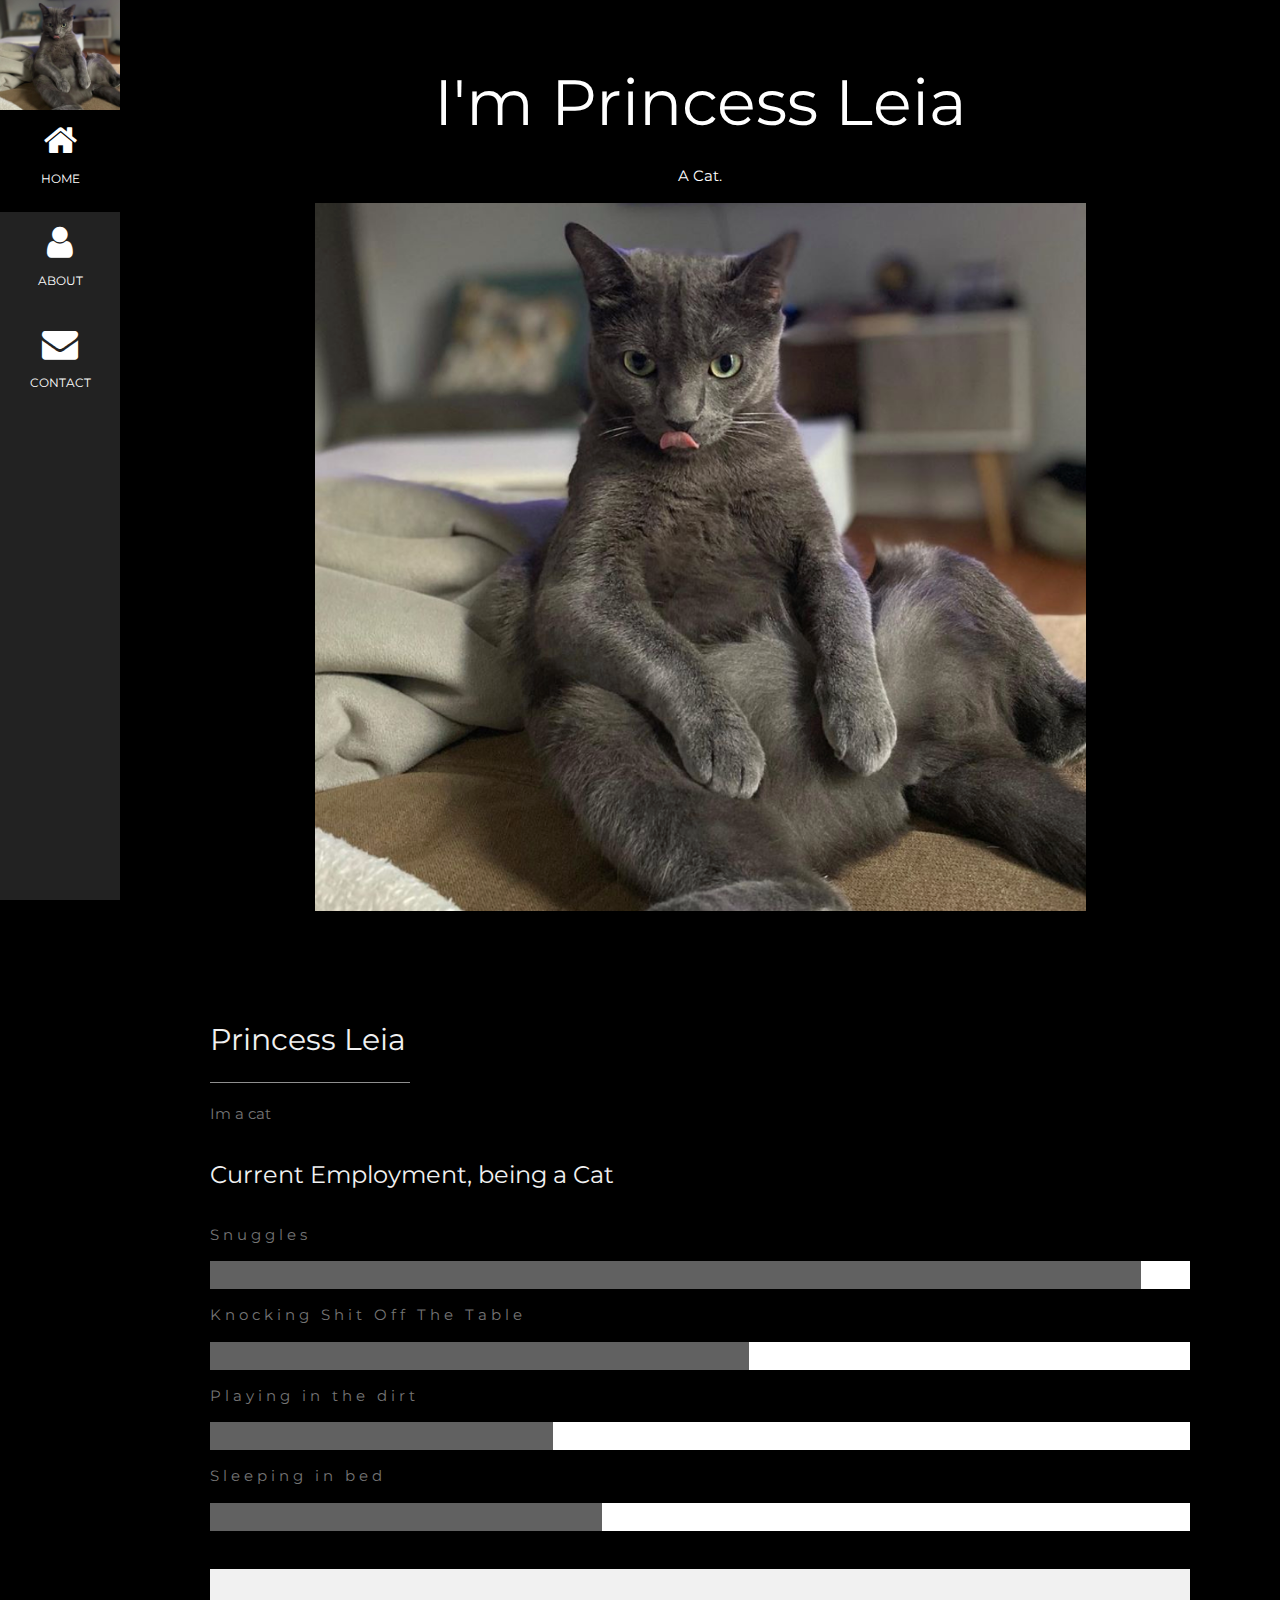
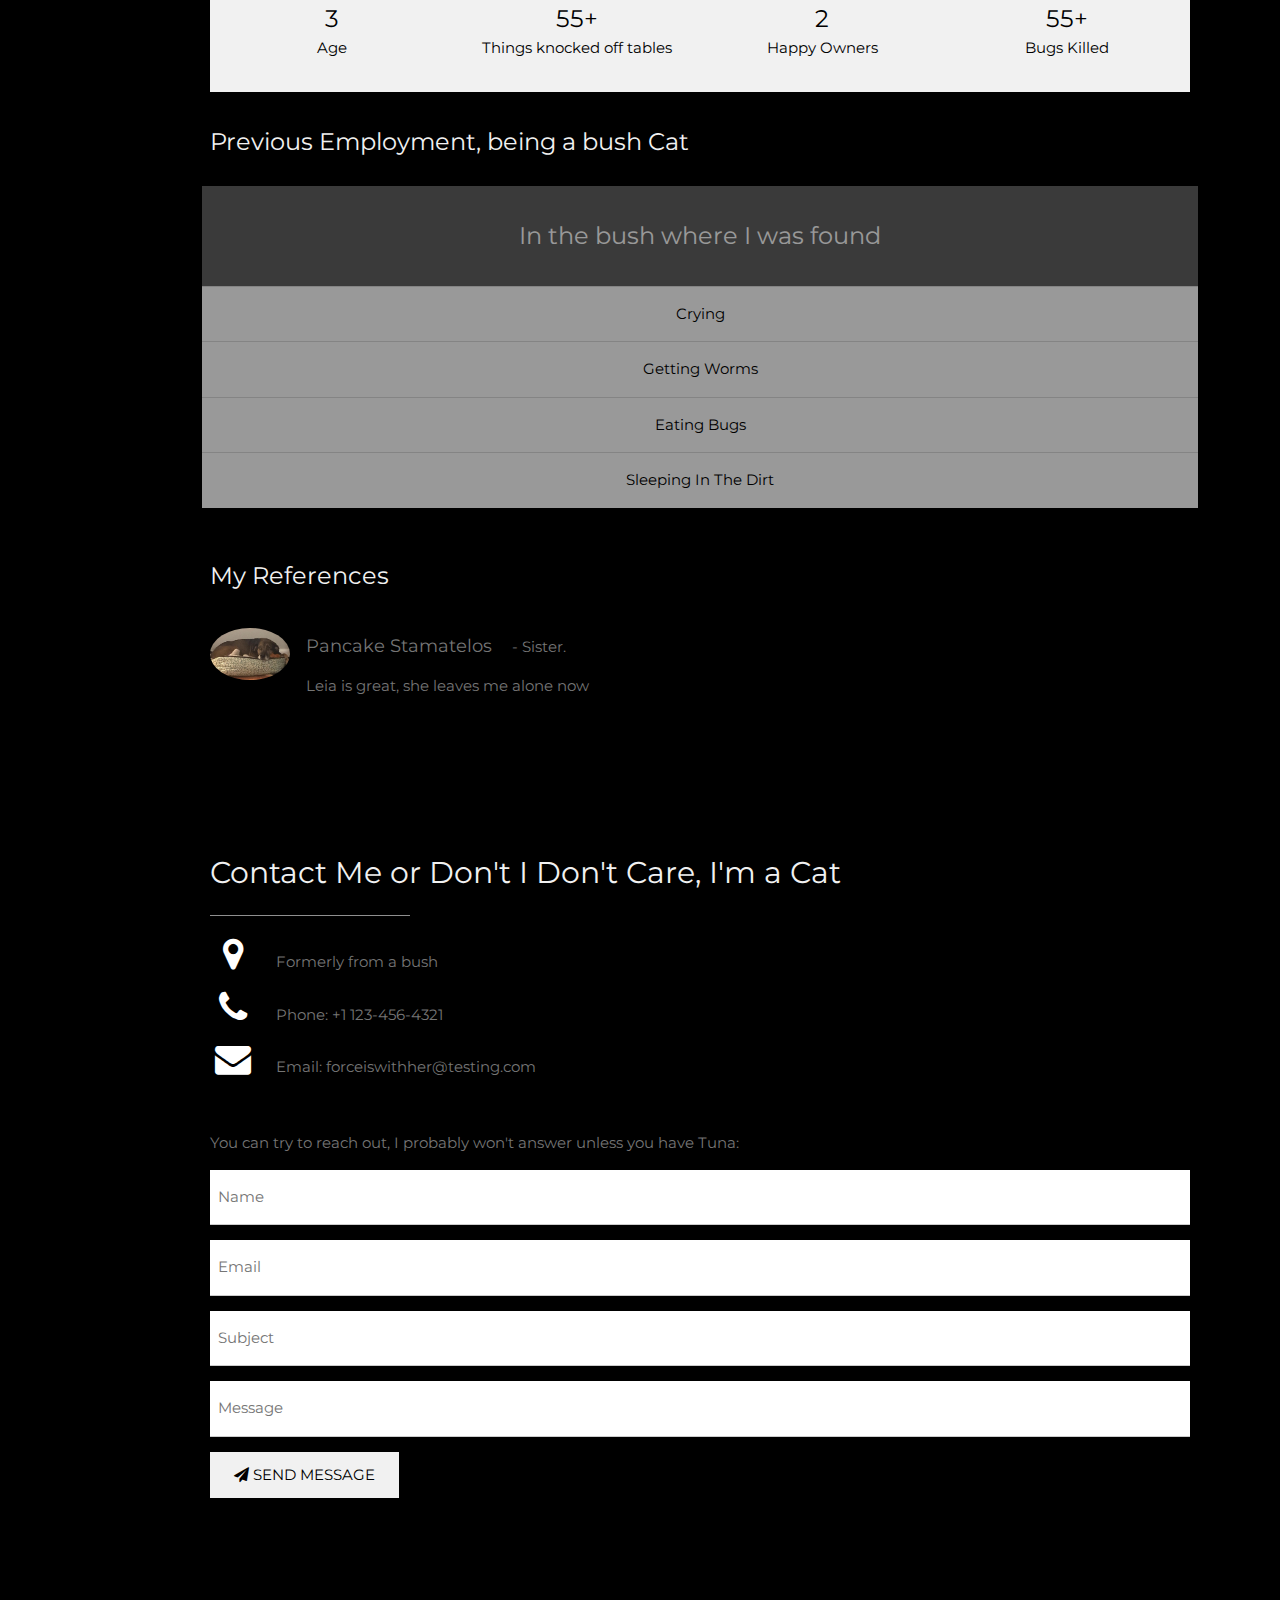
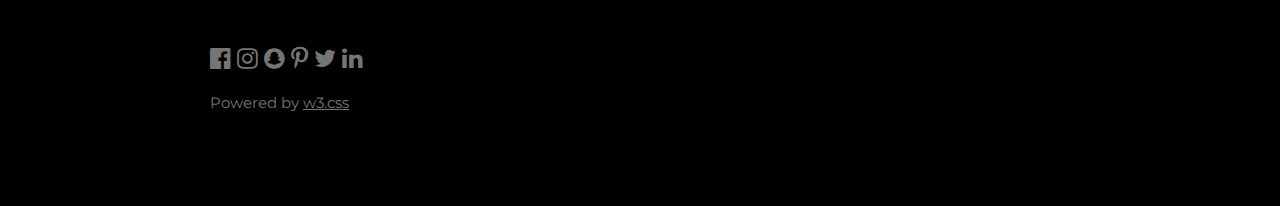
==== index.html @ 55cc6b95 "update to new phone number" ====
<!DOCTYPE html>
<html>
<title>Leia Resume</title>
<meta charset="UTF-8">
<meta name="viewport" content="width=device-width, initial-scale=1">
<link rel="stylesheet" href="https://www.w3schools.com/w3css/4/w3.css">
<link rel="stylesheet" href="https://fonts.googleapis.com/css?family=Montserrat">
<link rel="stylesheet" href="https://cdnjs.cloudflare.com/ajax/libs/font-awesome/4.7.0/css/font-awesome.min.css">
<link rel="stylesheet" type="text/css" href="./resources/styles.css">


<body class="w3-black">

    <!-- Icon Bar (Sidebar - hidden on small screens) -->
    <nav class="w3-sidebar w3-bar-block w3-small w3-hide-small w3-center">
        <!-- Avatar image in top left corner -->
        <img src="./resources/images/leia.belly.png" style="width:100%">
        <a href="#" class="w3-bar-item w3-button w3-padding-large w3-black">
            <i class="fa fa-home w3-xxlarge"></i>
            <p>HOME</p>
        </a>
        <a href="#about" class="w3-bar-item w3-button w3-padding-large w3-hover-black">
            <i class="fa fa-user w3-xxlarge"></i>
            <p>ABOUT</p>
        </a>
        <a href="#contact" class="w3-bar-item w3-button w3-padding-large w3-hover-black">
            <i class="fa fa-envelope w3-xxlarge"></i>
            <p>CONTACT</p>
        </a>
    </nav>

    <!-- Navbar on small screens (Hidden on medium and large screens) -->
    <div class="w3-top w3-hide-large w3-hide-medium" id="myNavbar">
        <div class="w3-bar w3-black w3-opacity w3-hover-opacity-off w3-center w3-small">
            <a href="#" class="w3-bar-item w3-button" style="width:25% !important">HOME</a>
            <a href="#about" class="w3-bar-item w3-button" style="width:25% !important">ABOUT</a>
            <a href="#contact" class="w3-bar-item w3-button" style="width:25% !important">CONTACT</a>
        </div>
    </div>

    <!-- Page Content -->
    <div class="w3-padding-large" id="main">
        <!-- Header/Home -->
        <header class="w3-container w3-padding-32 w3-center w3-black" id="home">
            <h1 class="w3-jumbo"><span class="w3-hide-small">I'm</span> Princess Leia</h1>
            <p>A Cat.</p>
            <img src="./resources/images/leia.belly.png" alt="boy" class="w3-image" width="771" height="654">
        </header>

        <!-- About Section -->
        <div class="w3-content w3-justify w3-text-grey w3-padding-64" id="about">
            <h2 class="w3-text-light-grey">Princess Leia</h2>
            <hr style="width:200px" class="w3-opacity">
            <p>
                Im a cat
            </p>
            <h3 class="w3-padding-16 w3-text-light-grey">Current Employment, being a Cat</h3>
            <p class="w3-wide">Snuggles</p>
            <div class="w3-white">
                <div class="w3-dark-grey" style="height:28px;width:95%"></div>
            </div>
            <p class="w3-wide">Knocking Shit Off The Table</p>
            <div class="w3-white">
                <div class="w3-dark-grey" style="height:28px;width:55%"></div>
            </div>
            <p class="w3-wide">Playing in the dirt</p>
            <div class="w3-white">
                <div class="w3-dark-grey" style="height:28px;width:35%"></div>
            </div>
            <p class="w3-wide">Sleeping in bed</p>
            <div class="w3-white">
                <div class="w3-dark-grey" style="height:28px;width:40%"></div>
            </div><br>

            <div class="w3-row w3-center w3-padding-16 w3-section w3-light-grey">
                <div class="w3-quarter w3-section">
                    <span class="w3-xlarge">3</span><br>
                    Age
                </div>
                <div class="w3-quarter w3-section">
                    <span class="w3-xlarge">55+</span><br>
                    Things knocked off tables
                </div>
                <div class="w3-quarter w3-section">
                    <span class="w3-xlarge">2</span><br>
                    Happy Owners
                </div>
                <div class="w3-quarter w3-section">
                    <span class="w3-xlarge">55+</span><br>
                    Bugs Killed
                </div>
            </div>


            <!-- Grid for pricing tables -->
            <h3 class="w3-padding-16 w3-text-light-grey">Previous Employment, being a bush Cat</h3>
            <div class="w3-row-padding" style="margin:0 -16px">
                <div class="w3-full w3-margin-bottom">
                    <ul class="w3-ul w3-white w3-center w3-opacity w3-hover-opacity-off">
                        <li class="w3-dark-grey w3-xlarge w3-padding-32">In the bush where I was found</li>
                        <li class="w3-padding-16">Crying</li>
                        <li class="w3-padding-16">Getting Worms</li>
                        <li class="w3-padding-16">Eating Bugs</li>
                        <li class="w3-padding-16">Sleeping In The Dirt</li>
                    </ul>
                </div>
                <!-- End Grid/Pricing tables -->
            </div>

            <!-- Testimonials -->
            <h3 class="w3-padding-24 w3-text-light-grey">My References</h3>

            <img src="./resources/images/pancake.one.png" alt="Avatar" class="w3-left w3-circle w3-margin-right"
                style="width:80px">
            <p><span class="w3-large w3-margin-right">Pancake Stamatelos</span> -  Sister.</p>
            <p>Leia is great, she leaves me alone now</p>
            <!-- End About Section -->
        </div>

        <!-- Contact Section -->
        <div class="w3-padding-64 w3-content w3-text-grey" id="contact">
            <h2 class="w3-text-light-grey">Contact Me or Don't I Don't Care, I'm a Cat</h2>
            <hr style="width:200px" class="w3-opacity">

            <div class="w3-section">
                <p><i class="fa fa-map-marker fa-fw w3-text-white w3-xxlarge w3-margin-right"></i> Formerly from a bush</p>
                <p><i class="fa fa-phone fa-fw w3-text-white w3-xxlarge w3-margin-right"></i> Phone: +1 123-456-4321</p>
                <p><i class="fa fa-envelope fa-fw w3-text-white w3-xxlarge w3-margin-right"> </i> Email: forceiswithher@testing.com
                </p>
            </div><br>
            <p>You can try to reach out, I probably won't answer unless you have Tuna:</p>

            <form action="/action_page.php" target="_blank">
                <p><input class="w3-input w3-padding-16" type="text" placeholder="Name" required name="Name"></p>
                <p><input class="w3-input w3-padding-16" type="text" placeholder="Email" required name="Email"></p>
                <p><input class="w3-input w3-padding-16" type="text" placeholder="Subject" required name="Subject"></p>
                <p><input class="w3-input w3-padding-16" type="text" placeholder="Message" required name="Message"></p>
                <p>
                    <button class="w3-button w3-light-grey w3-padding-large" type="submit">
                        <i class="fa fa-paper-plane"></i> SEND MESSAGE
                    </button>
                </p>
            </form>
            <!-- End Contact Section -->
        </div>

        <!-- Footer -->
        <footer class="w3-content w3-padding-64 w3-text-grey w3-xlarge">
            <i class="fa fa-facebook-official w3-hover-opacity"></i>
            <i class="fa fa-instagram w3-hover-opacity"></i>
            <i class="fa fa-snapchat w3-hover-opacity"></i>
            <i class="fa fa-pinterest-p w3-hover-opacity"></i>
            <i class="fa fa-twitter w3-hover-opacity"></i>
            <i class="fa fa-linkedin w3-hover-opacity"></i>
            <p class="w3-medium">Powered by <a href="https://www.w3schools.com/w3css/default.asp" target="_blank"
                    class="w3-hover-text-green">w3.css</a></p>
            <!-- End footer -->
        </footer>

        <!-- END PAGE CONTENT -->
    </div>

</body>

</html>
---- resources/styles.css ----
body,
h1,
h2,
h3,
h4,
h5,
h6 {
    font-family: "Montserrat", sans-serif
}

.w3-row-padding img {
    margin-bottom: 12px
}

/* Set the width of the sidebar to 120px */
.w3-sidebar {
    width: 120px;
    background: #222;
}

/* Add a left margin to the "page content" that matches the width of the sidebar (120px) */
#main {
    margin-left: 120px
}

/* Remove margins from "page content" on small screens */
@media only screen and (max-width: 600px) {
    #main {
        margin-left: 0
    }
}
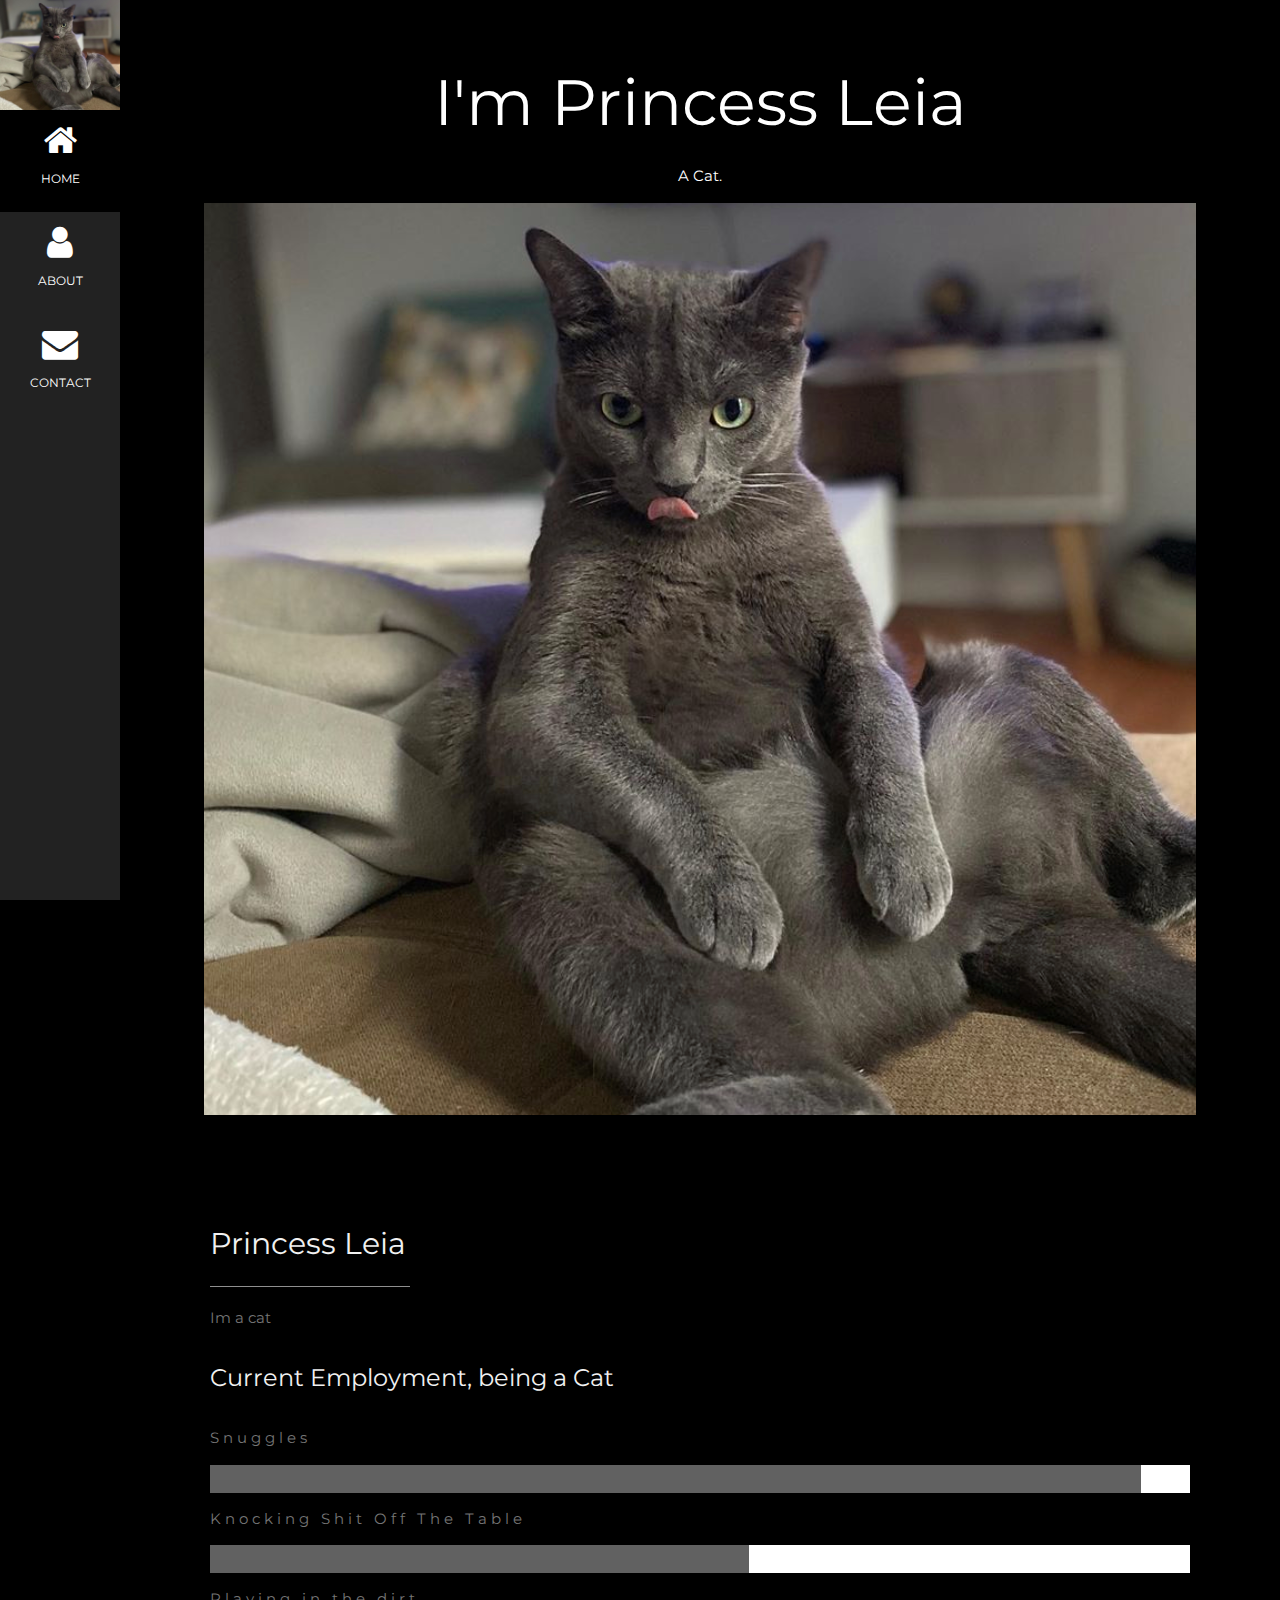
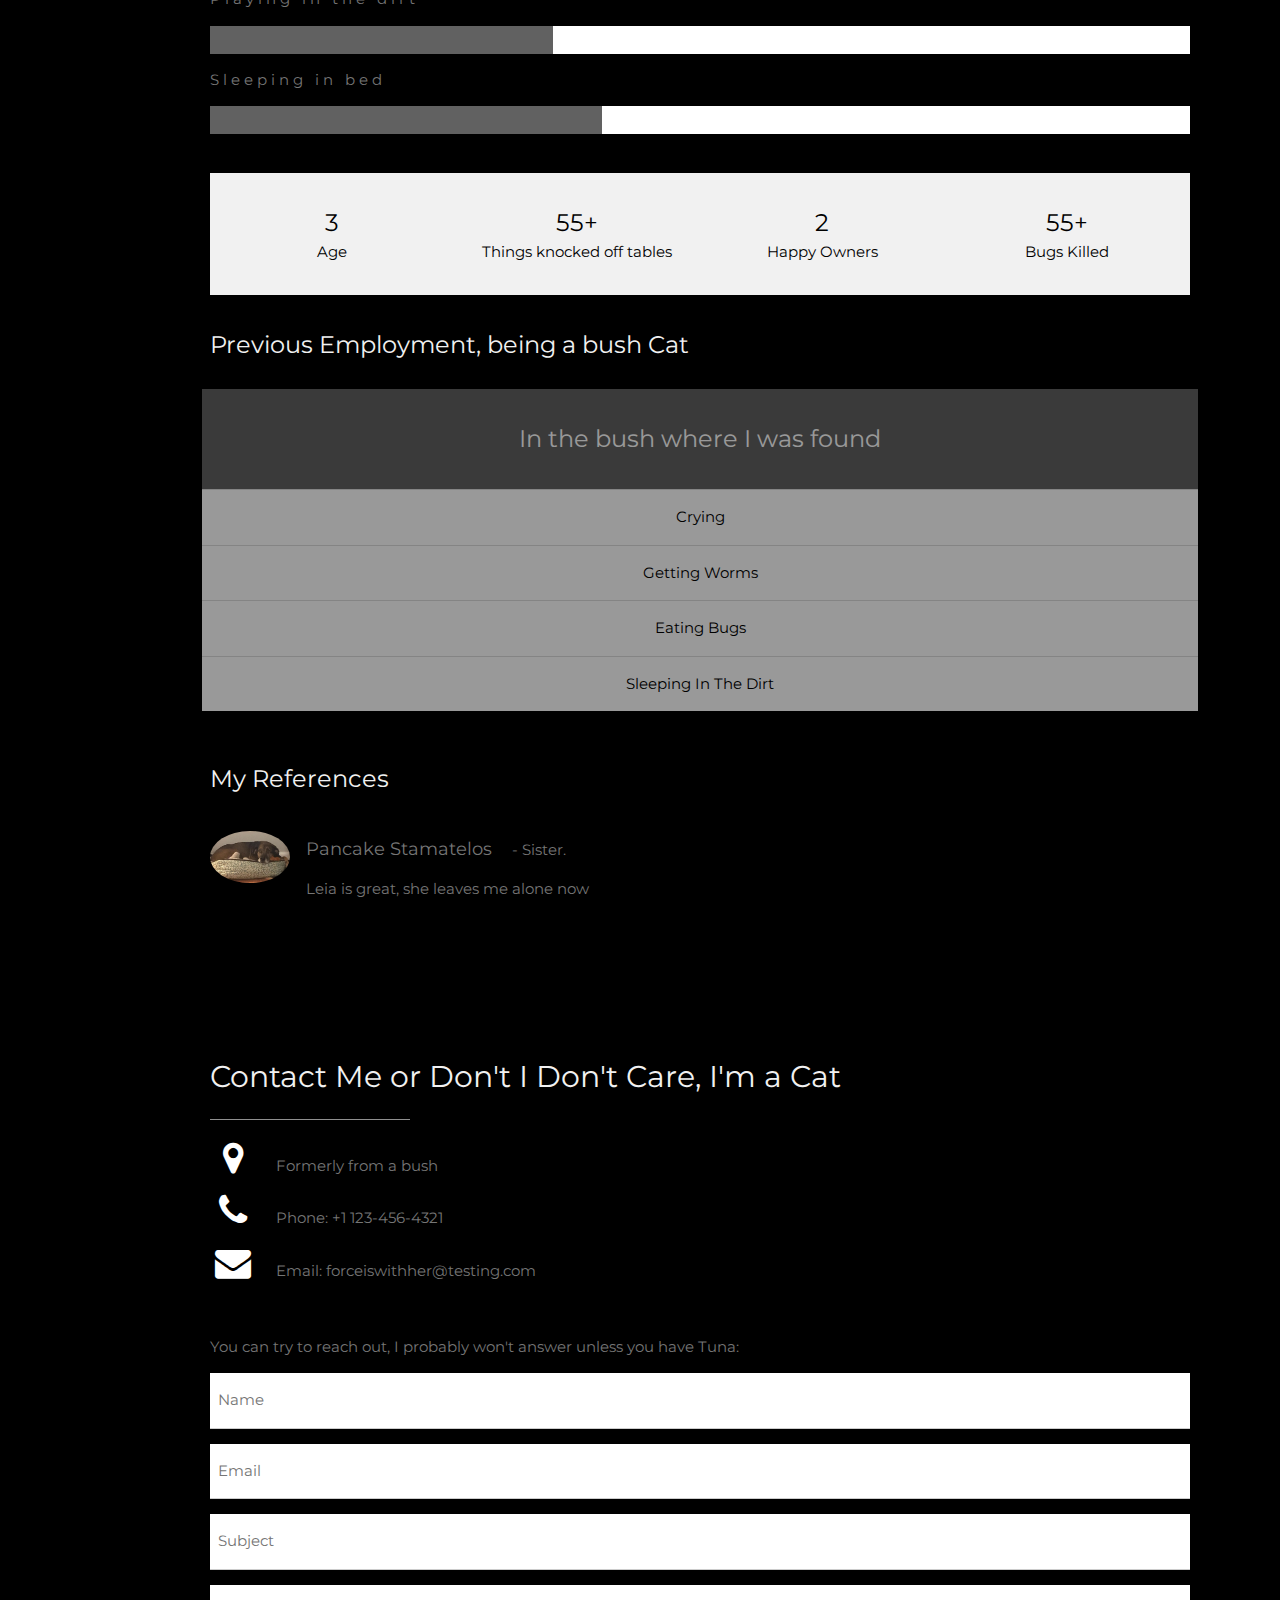
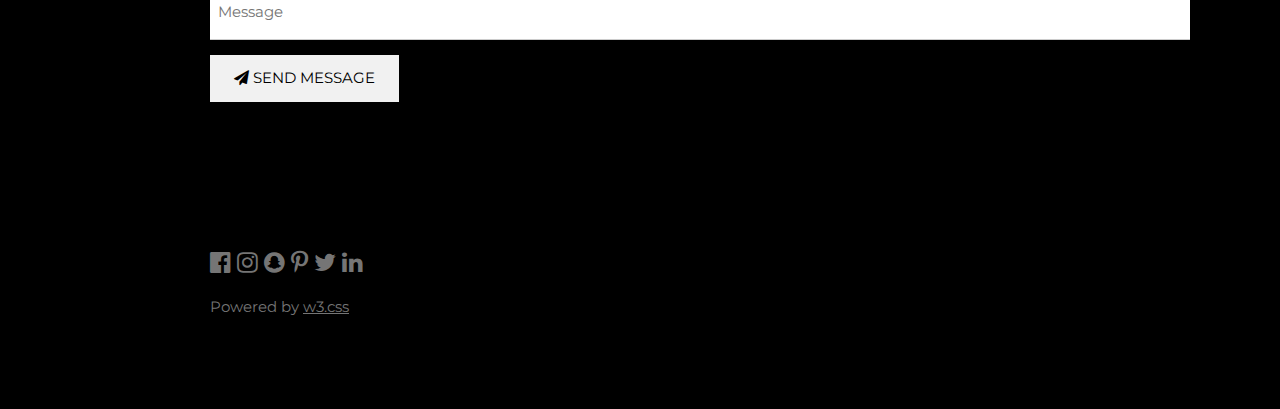
==== commit 2c168eef: "Revert "Fix/image size (#13)"" ====
--- a/index.html
+++ b/index.html
@@ -44,7 +44,7 @@
         <header class="w3-container w3-padding-32 w3-center w3-black" id="home">
             <h1 class="w3-jumbo"><span class="w3-hide-small">I'm</span> Princess Leia</h1>
             <p>A Cat.</p>
-            <img src="./resources/images/leia.belly.png" alt="boy" class="w3-image" width="771" height="654">
+            <img src="./resources/images/leia.belly.png" alt="boy" class="w3-image" width="992" height="1108">
         </header>
 
         <!-- About Section -->
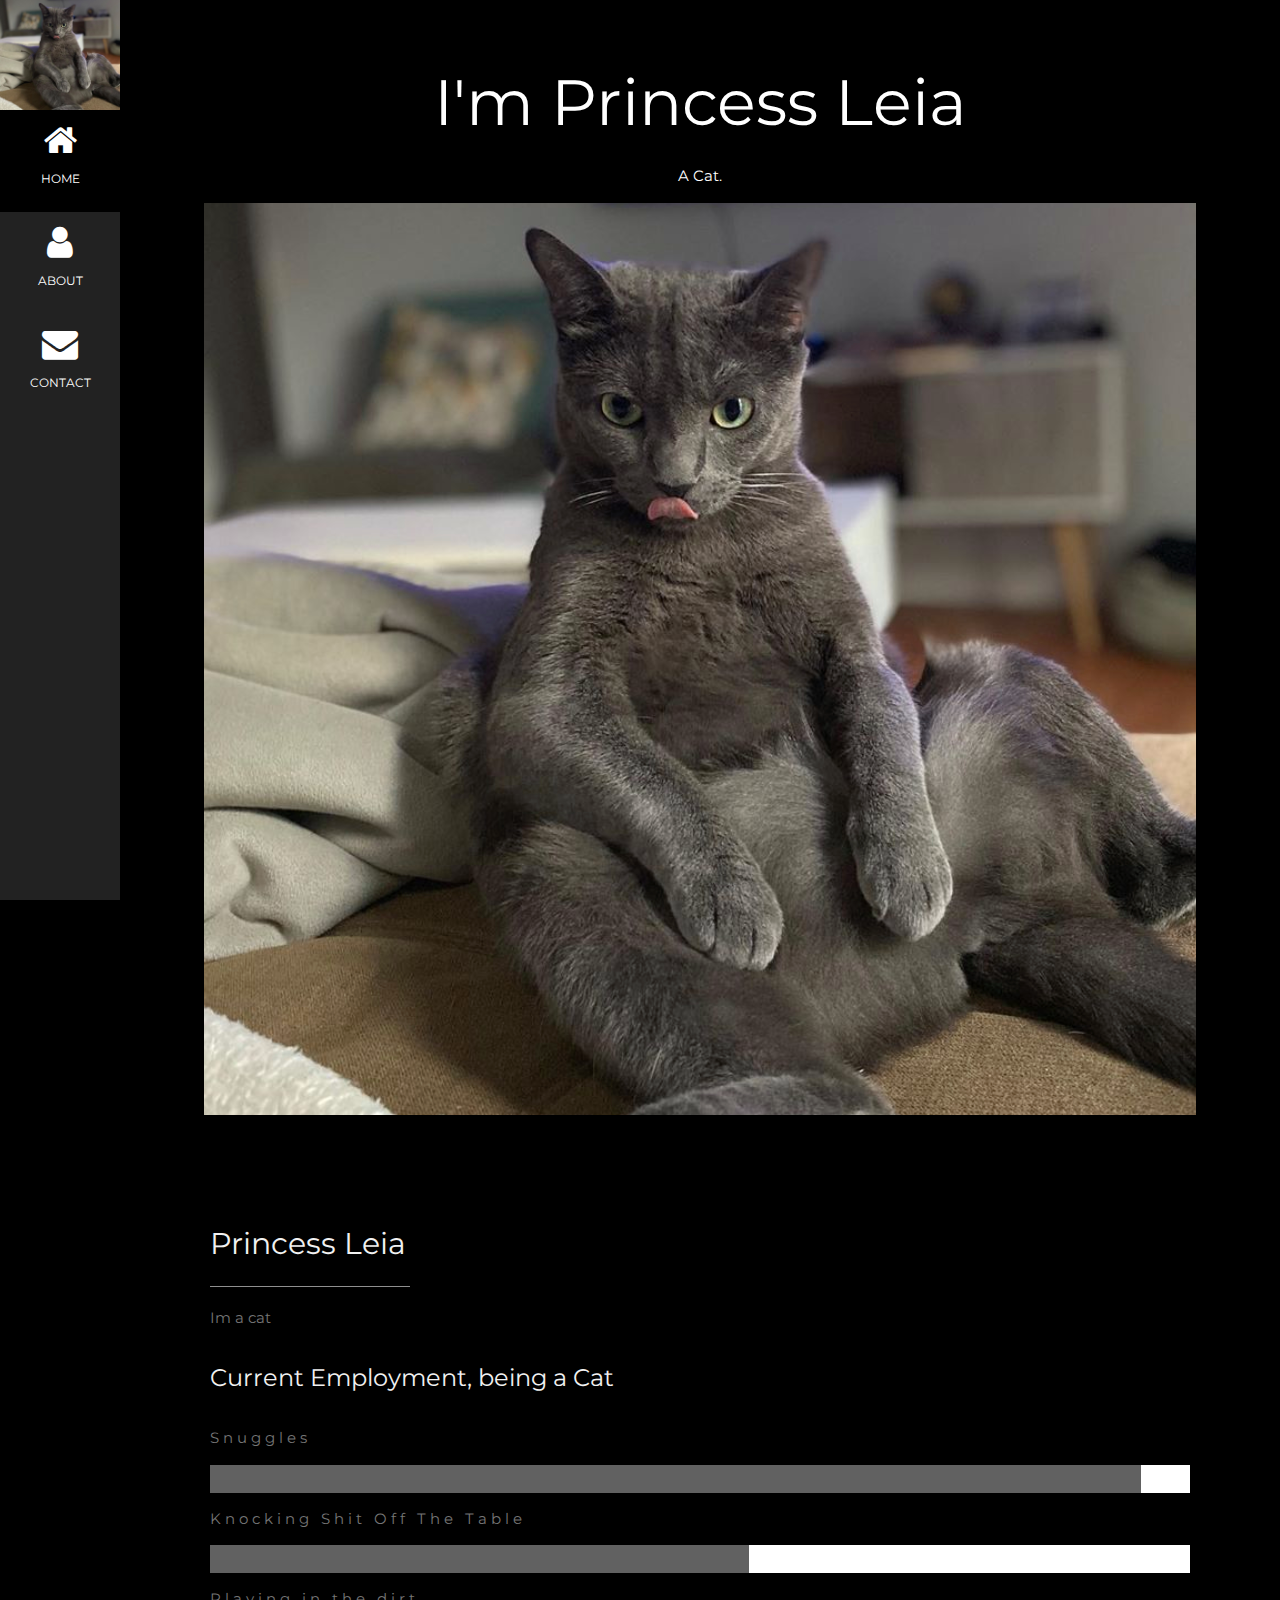
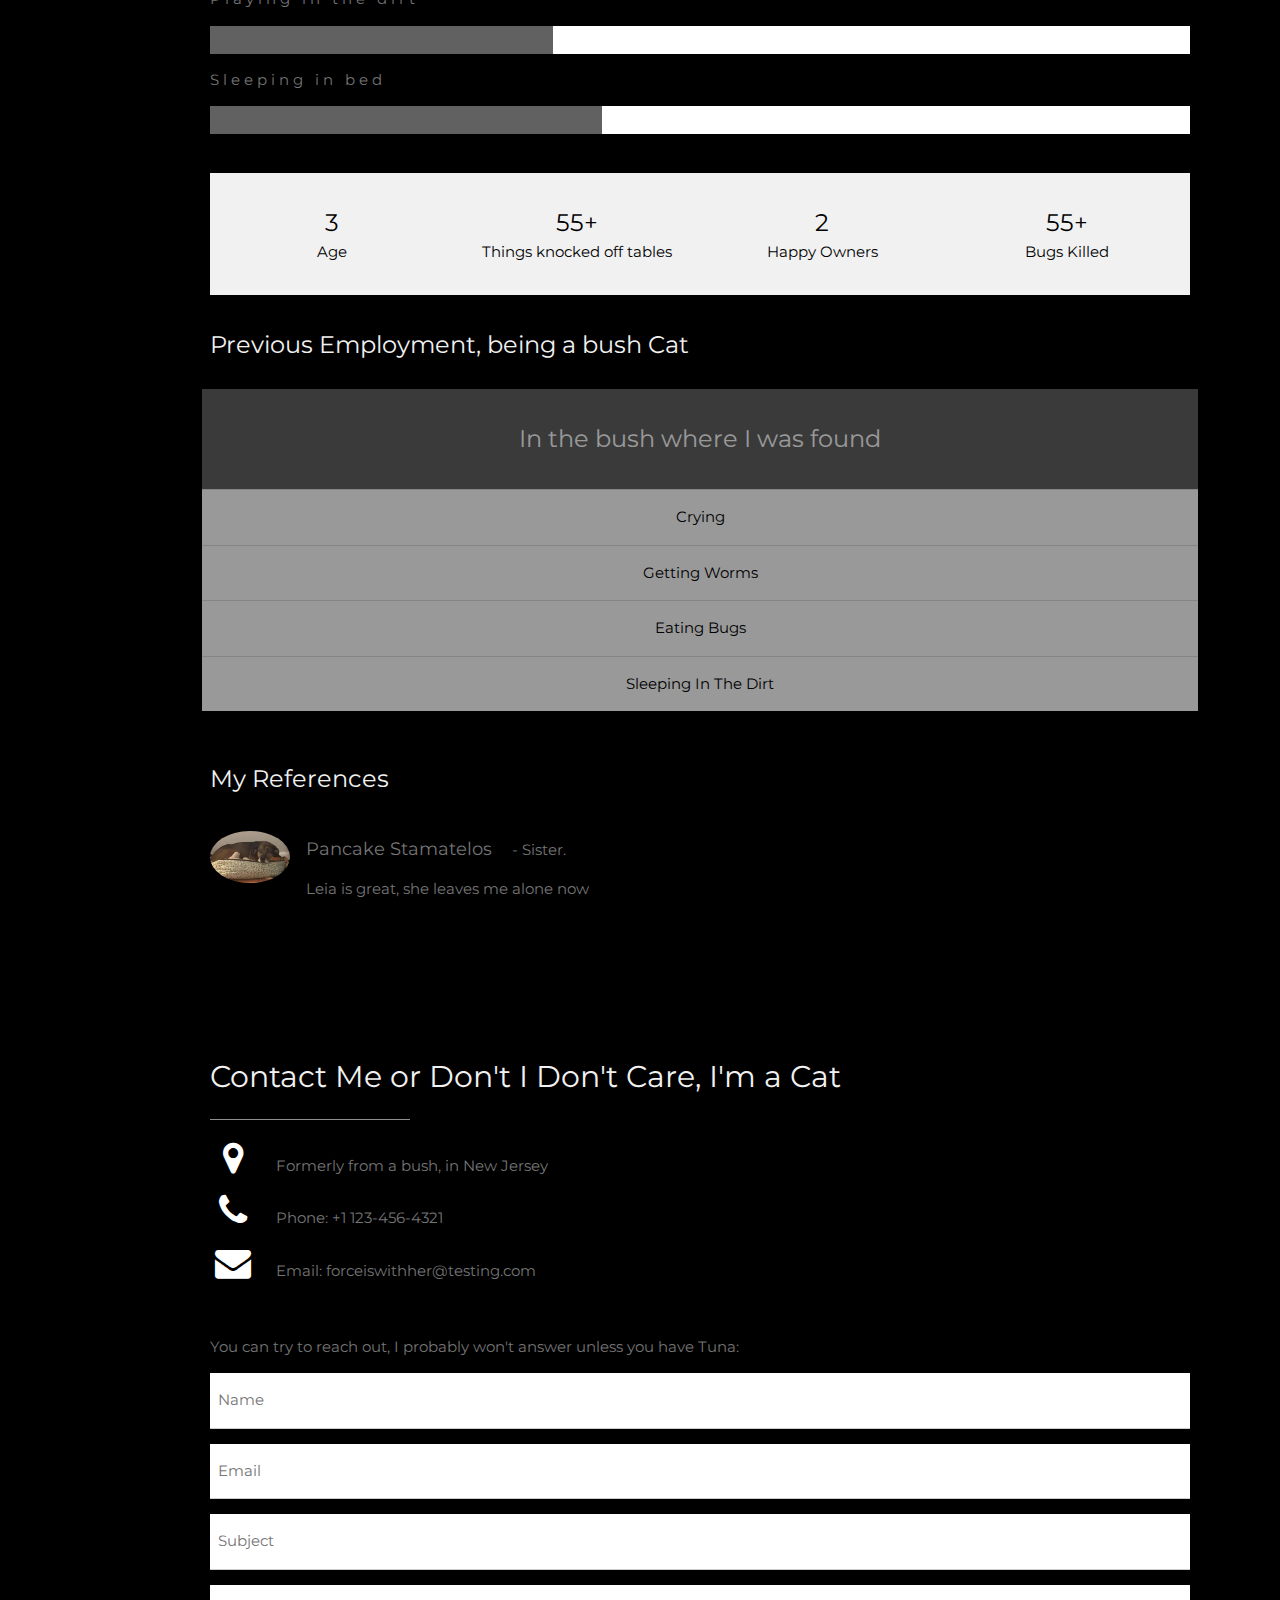
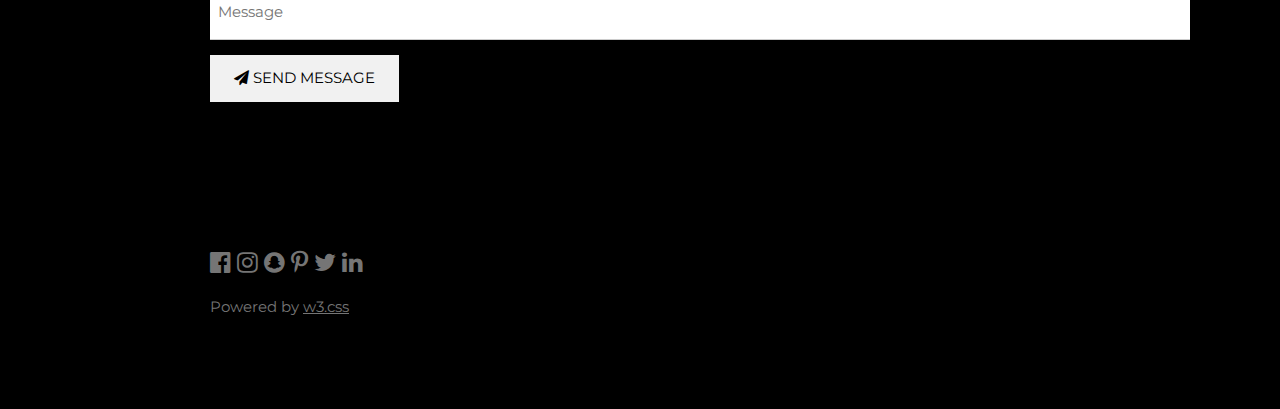
==== commit 29c0a34b: "updated location name tag" ====
--- a/index.html
+++ b/index.html
@@ -123,7 +123,7 @@
             <hr style="width:200px" class="w3-opacity">
 
             <div class="w3-section">
-                <p><i class="fa fa-map-marker fa-fw w3-text-white w3-xxlarge w3-margin-right"></i> Formerly from a bush</p>
+                <p><i class="fa fa-map-marker fa-fw w3-text-white w3-xxlarge w3-margin-right"></i> Formerly from a bush, in New Jersey</p>
                 <p><i class="fa fa-phone fa-fw w3-text-white w3-xxlarge w3-margin-right"></i> Phone: +1 123-456-4321</p>
                 <p><i class="fa fa-envelope fa-fw w3-text-white w3-xxlarge w3-margin-right"> </i> Email: forceiswithher@testing.com
                 </p>
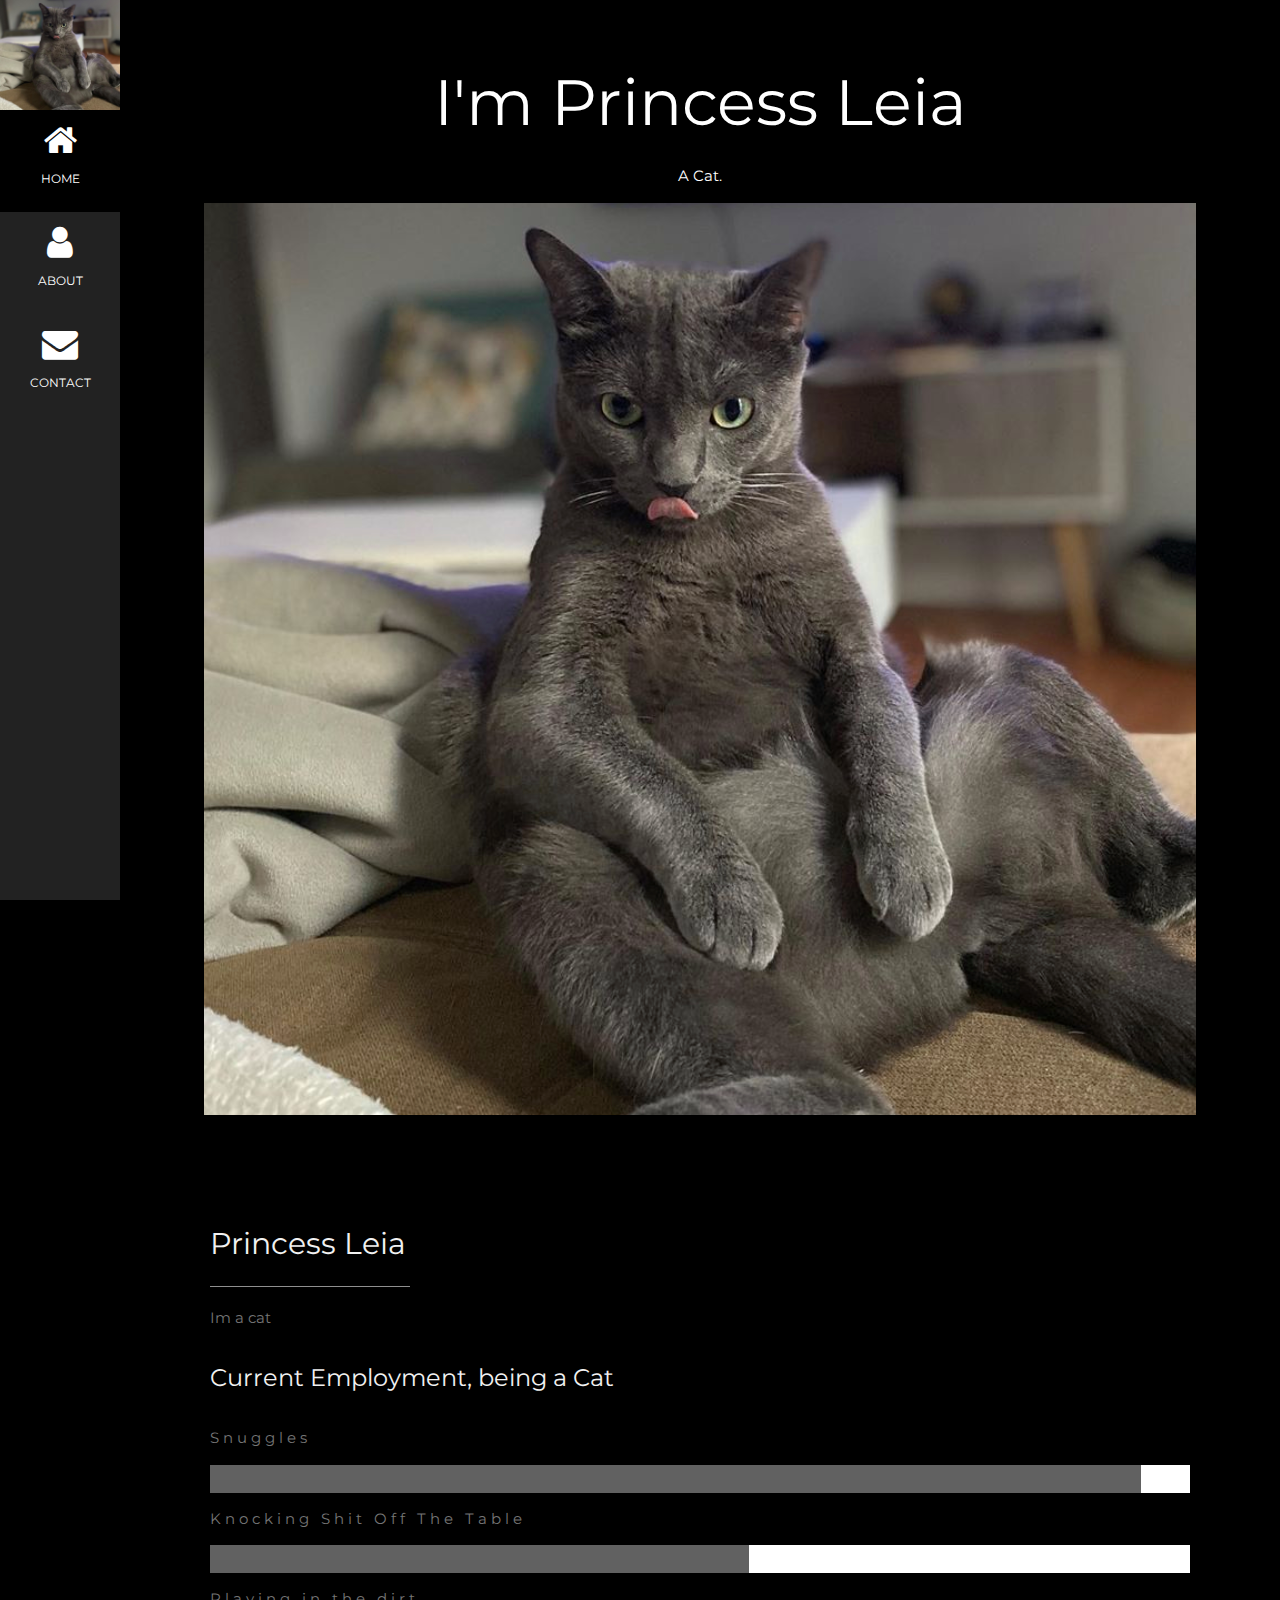
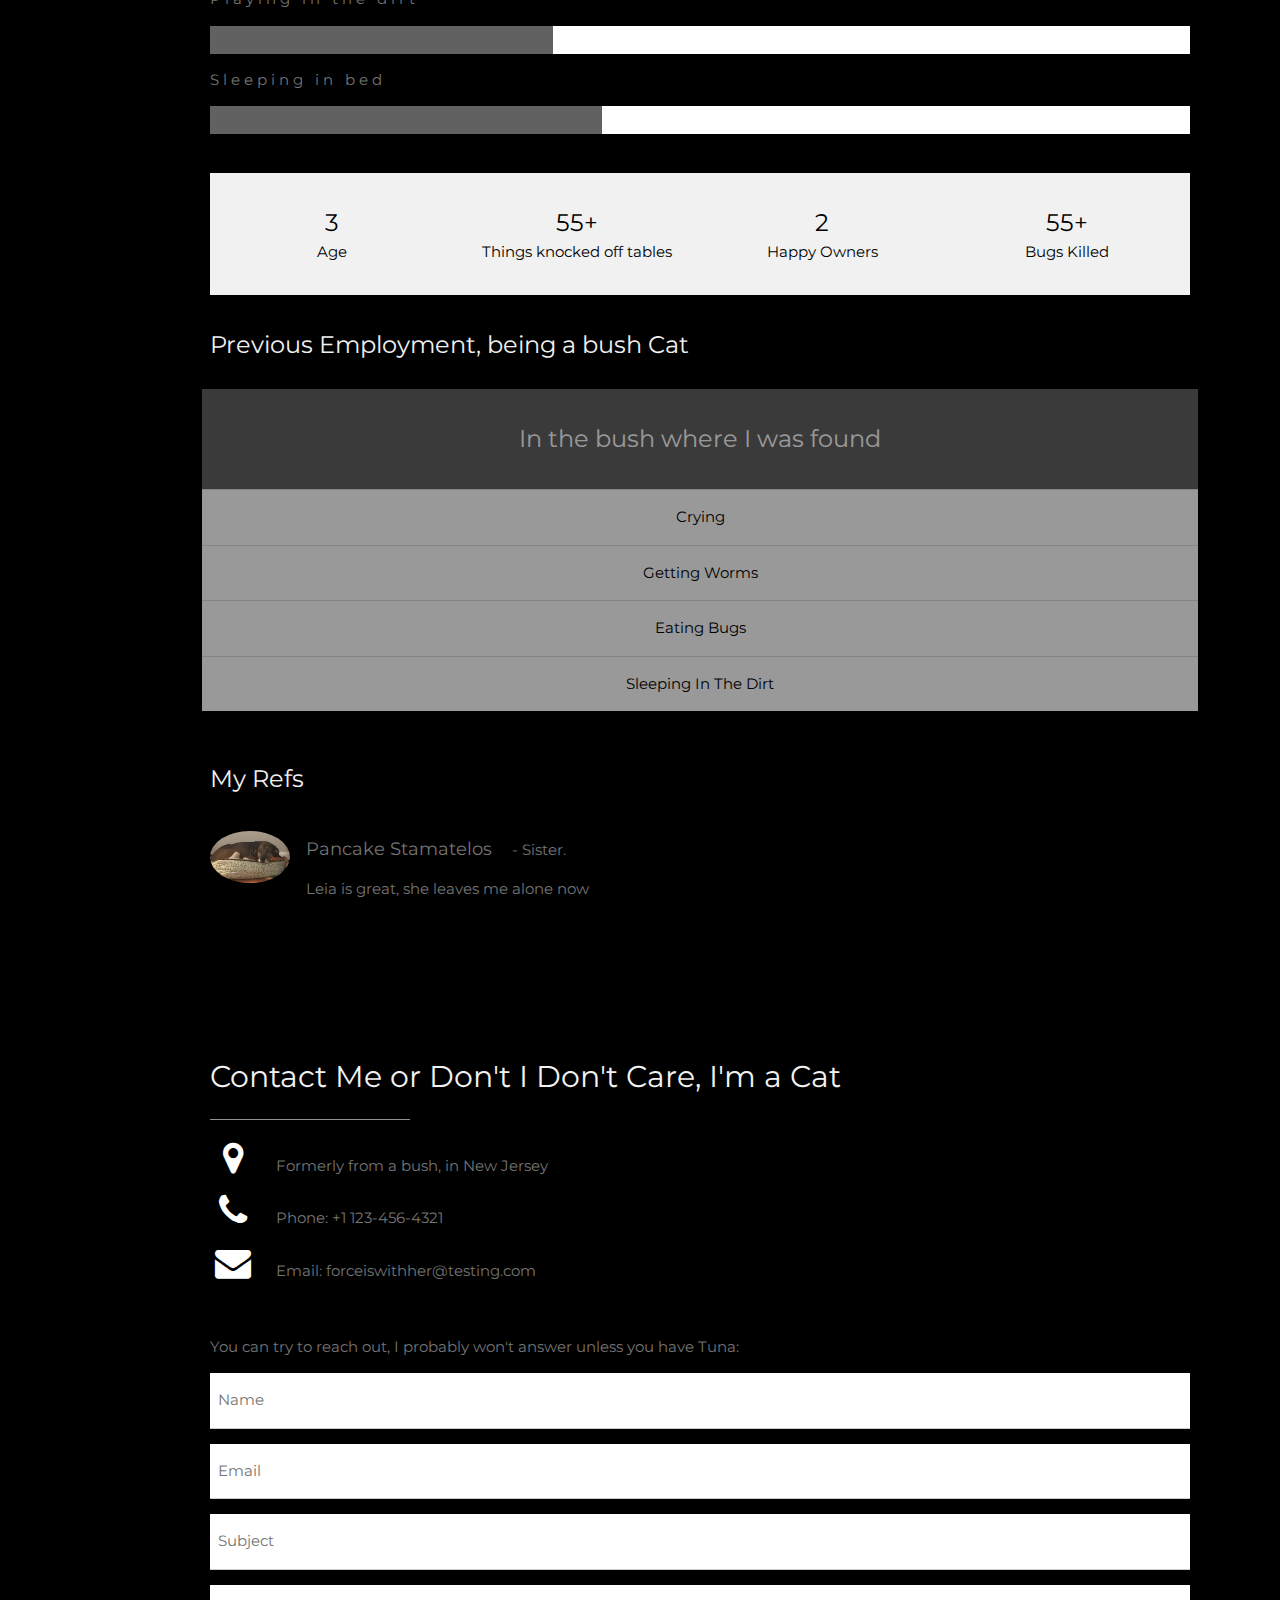
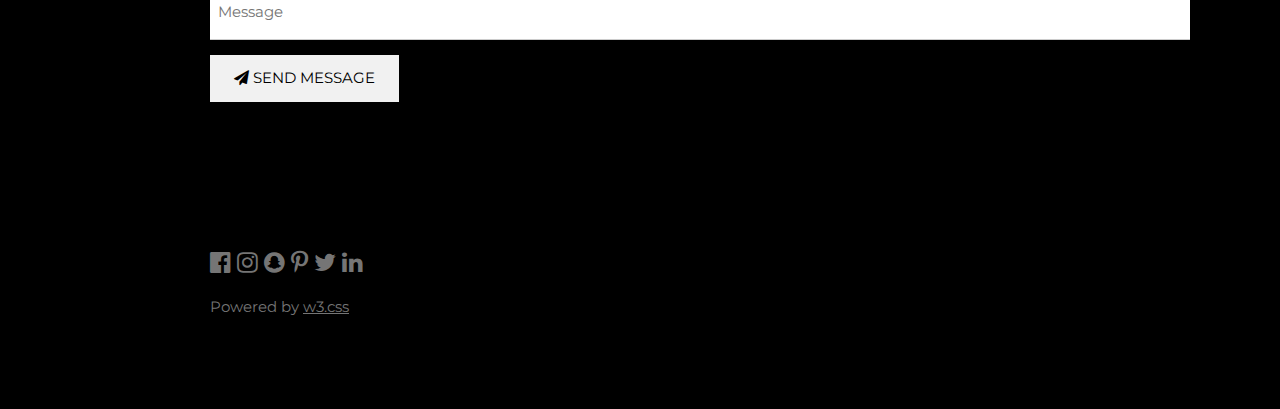
==== commit 27addd65: "add new file, small change to references" ====
--- a/index.html
+++ b/index.html
@@ -108,7 +108,7 @@
             </div>
 
             <!-- Testimonials -->
-            <h3 class="w3-padding-24 w3-text-light-grey">My References</h3>
+            <h3 class="w3-padding-24 w3-text-light-grey">My Refs</h3>
 
             <img src="./resources/images/pancake.one.png" alt="Avatar" class="w3-left w3-circle w3-margin-right"
                 style="width:80px">
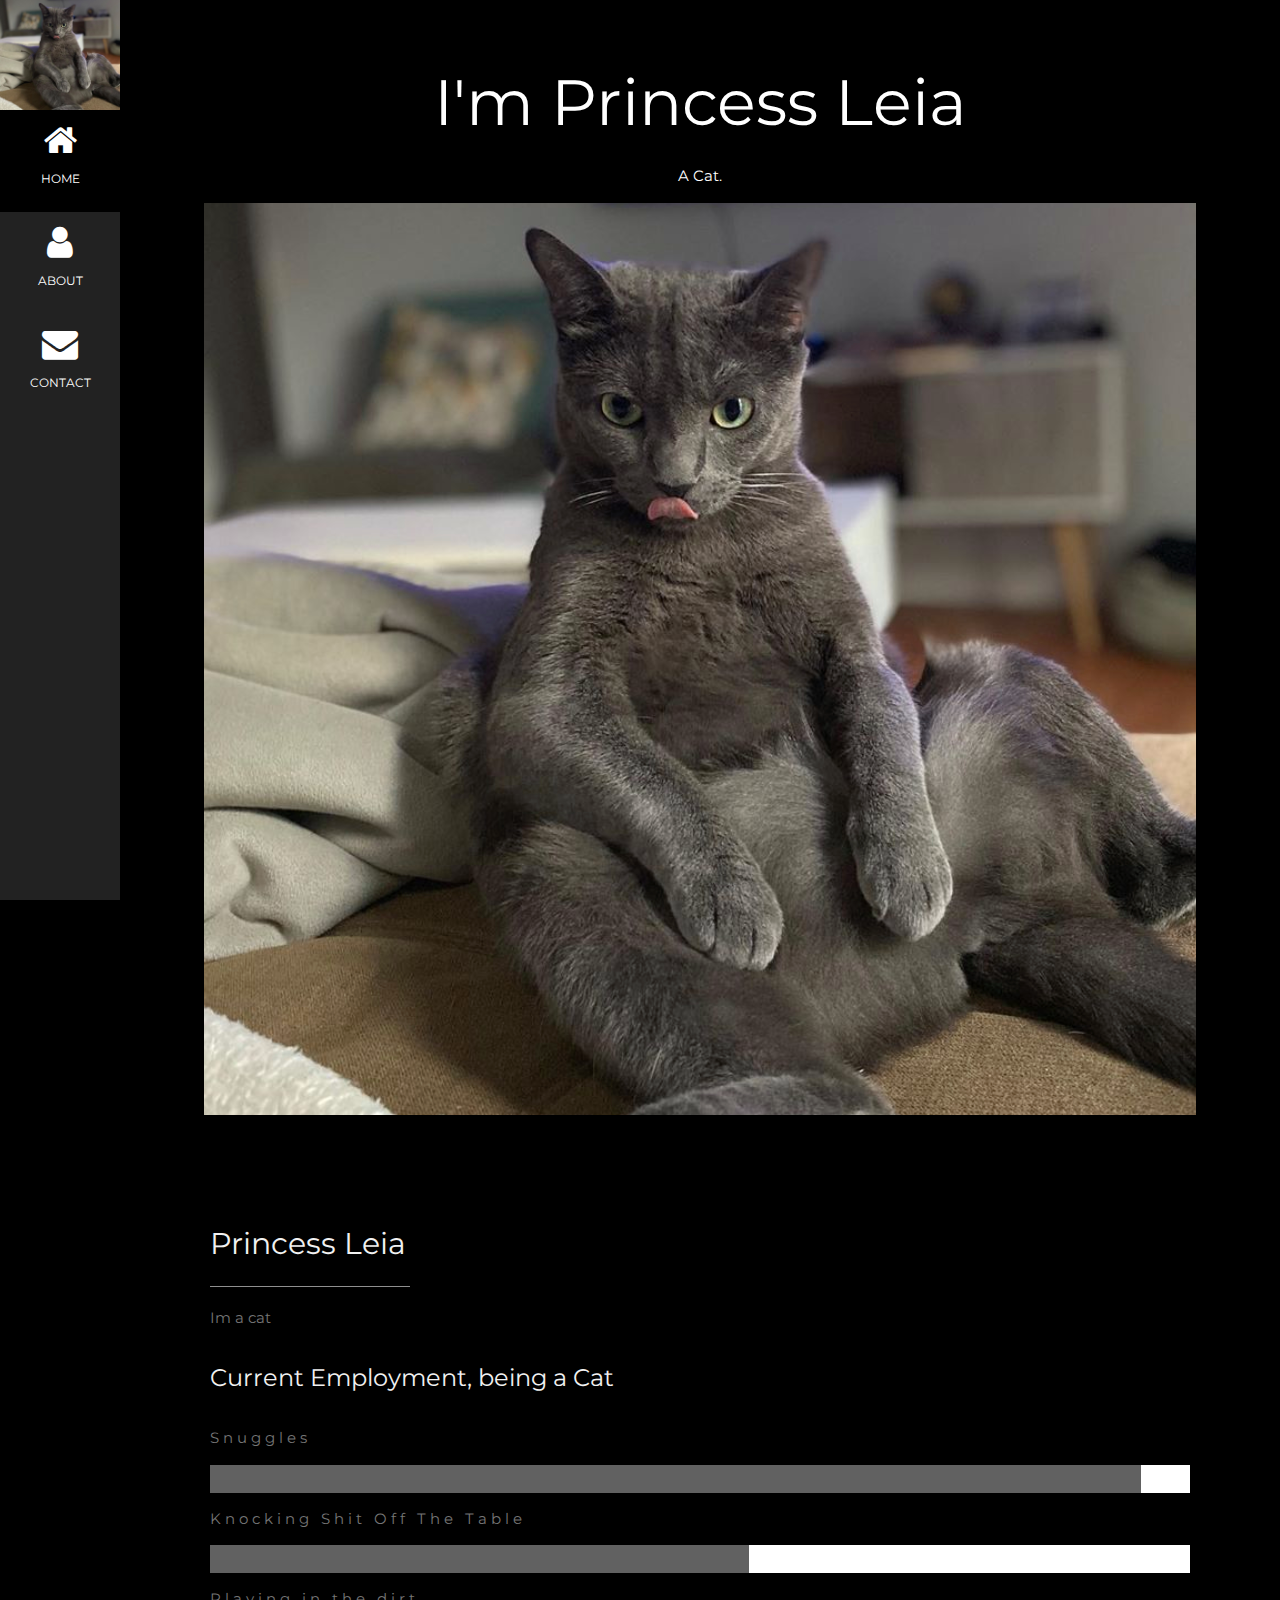
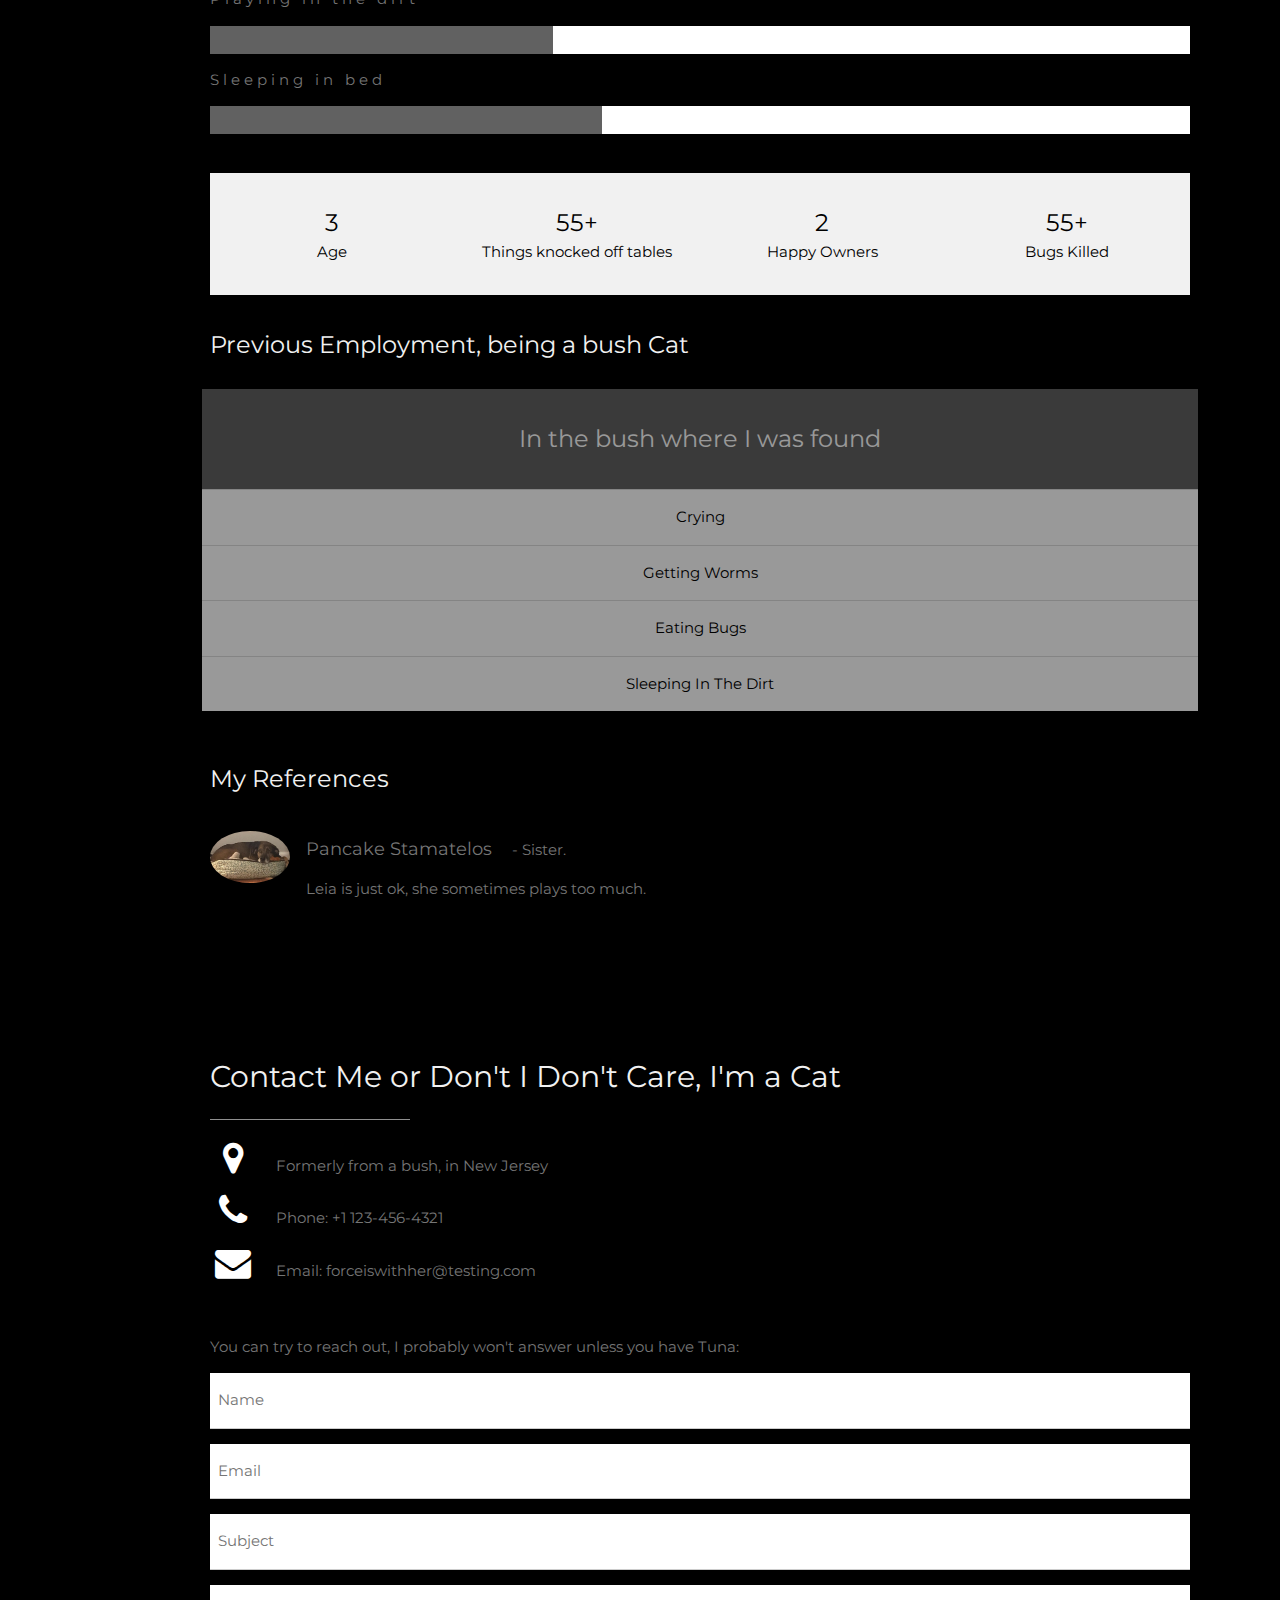
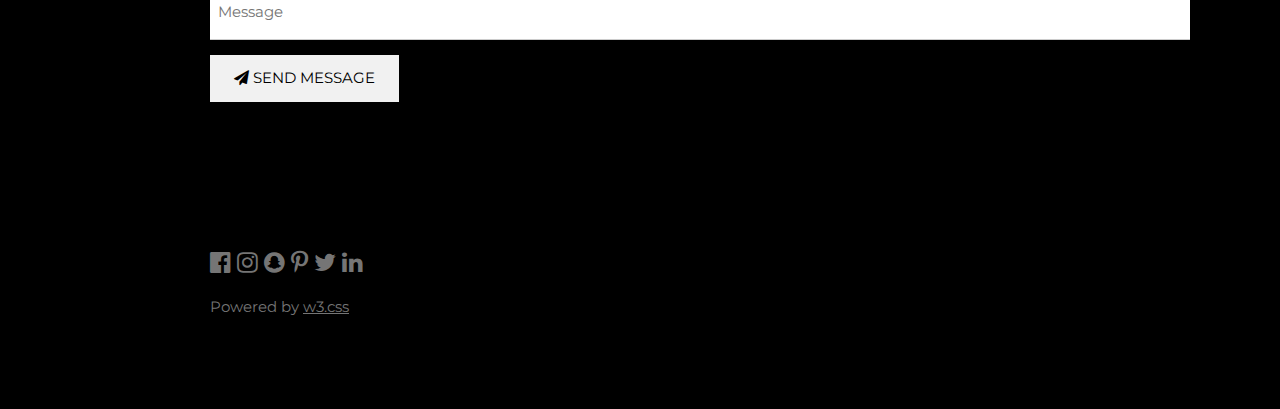
==== commit 3b1abf6b: "update ref text to new data" ====
--- a/index.html
+++ b/index.html
@@ -108,12 +108,12 @@
             </div>
 
             <!-- Testimonials -->
-            <h3 class="w3-padding-24 w3-text-light-grey">My Refs</h3>
+            <h3 class="w3-padding-24 w3-text-light-grey">My References</h3>
 
             <img src="./resources/images/pancake.one.png" alt="Avatar" class="w3-left w3-circle w3-margin-right"
                 style="width:80px">
             <p><span class="w3-large w3-margin-right">Pancake Stamatelos</span> -  Sister.</p>
-            <p>Leia is great, she leaves me alone now</p>
+            <p>Leia is just ok, she sometimes plays too much.</p>
             <!-- End About Section -->
         </div>
 
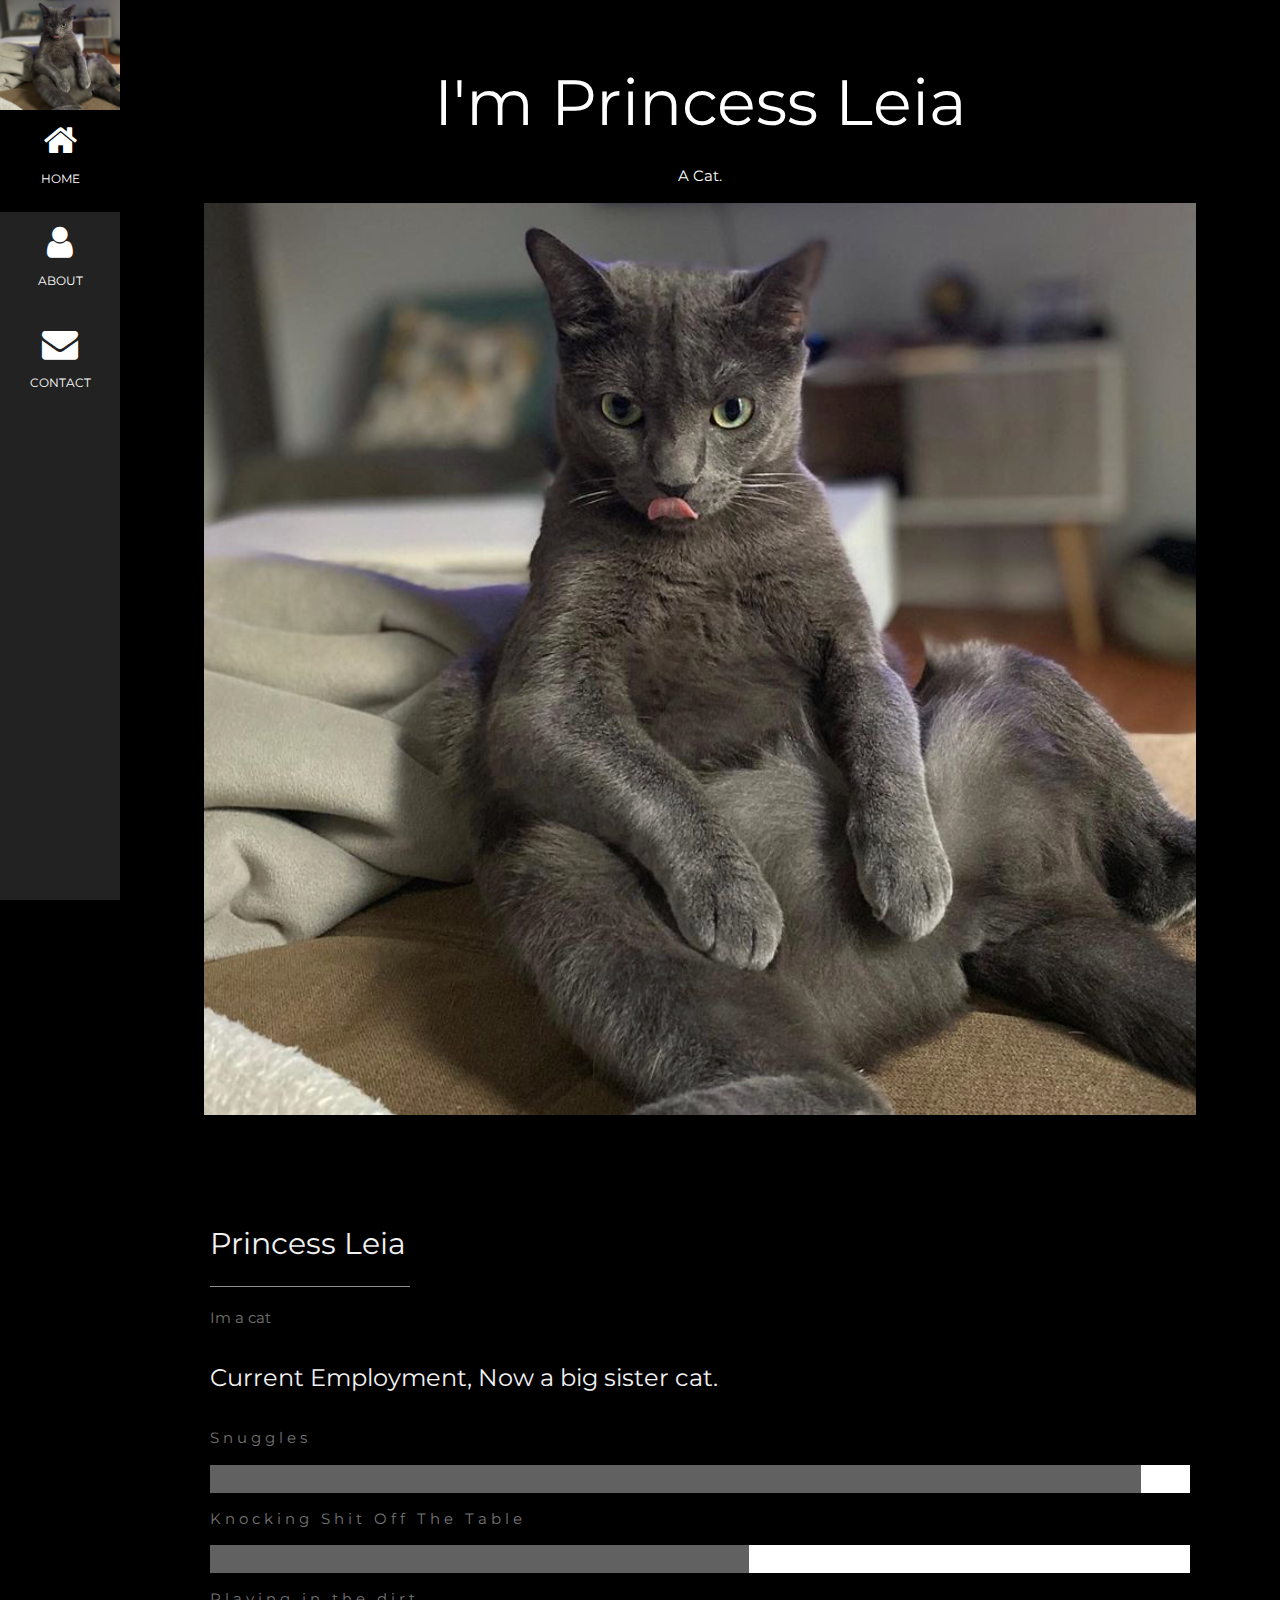
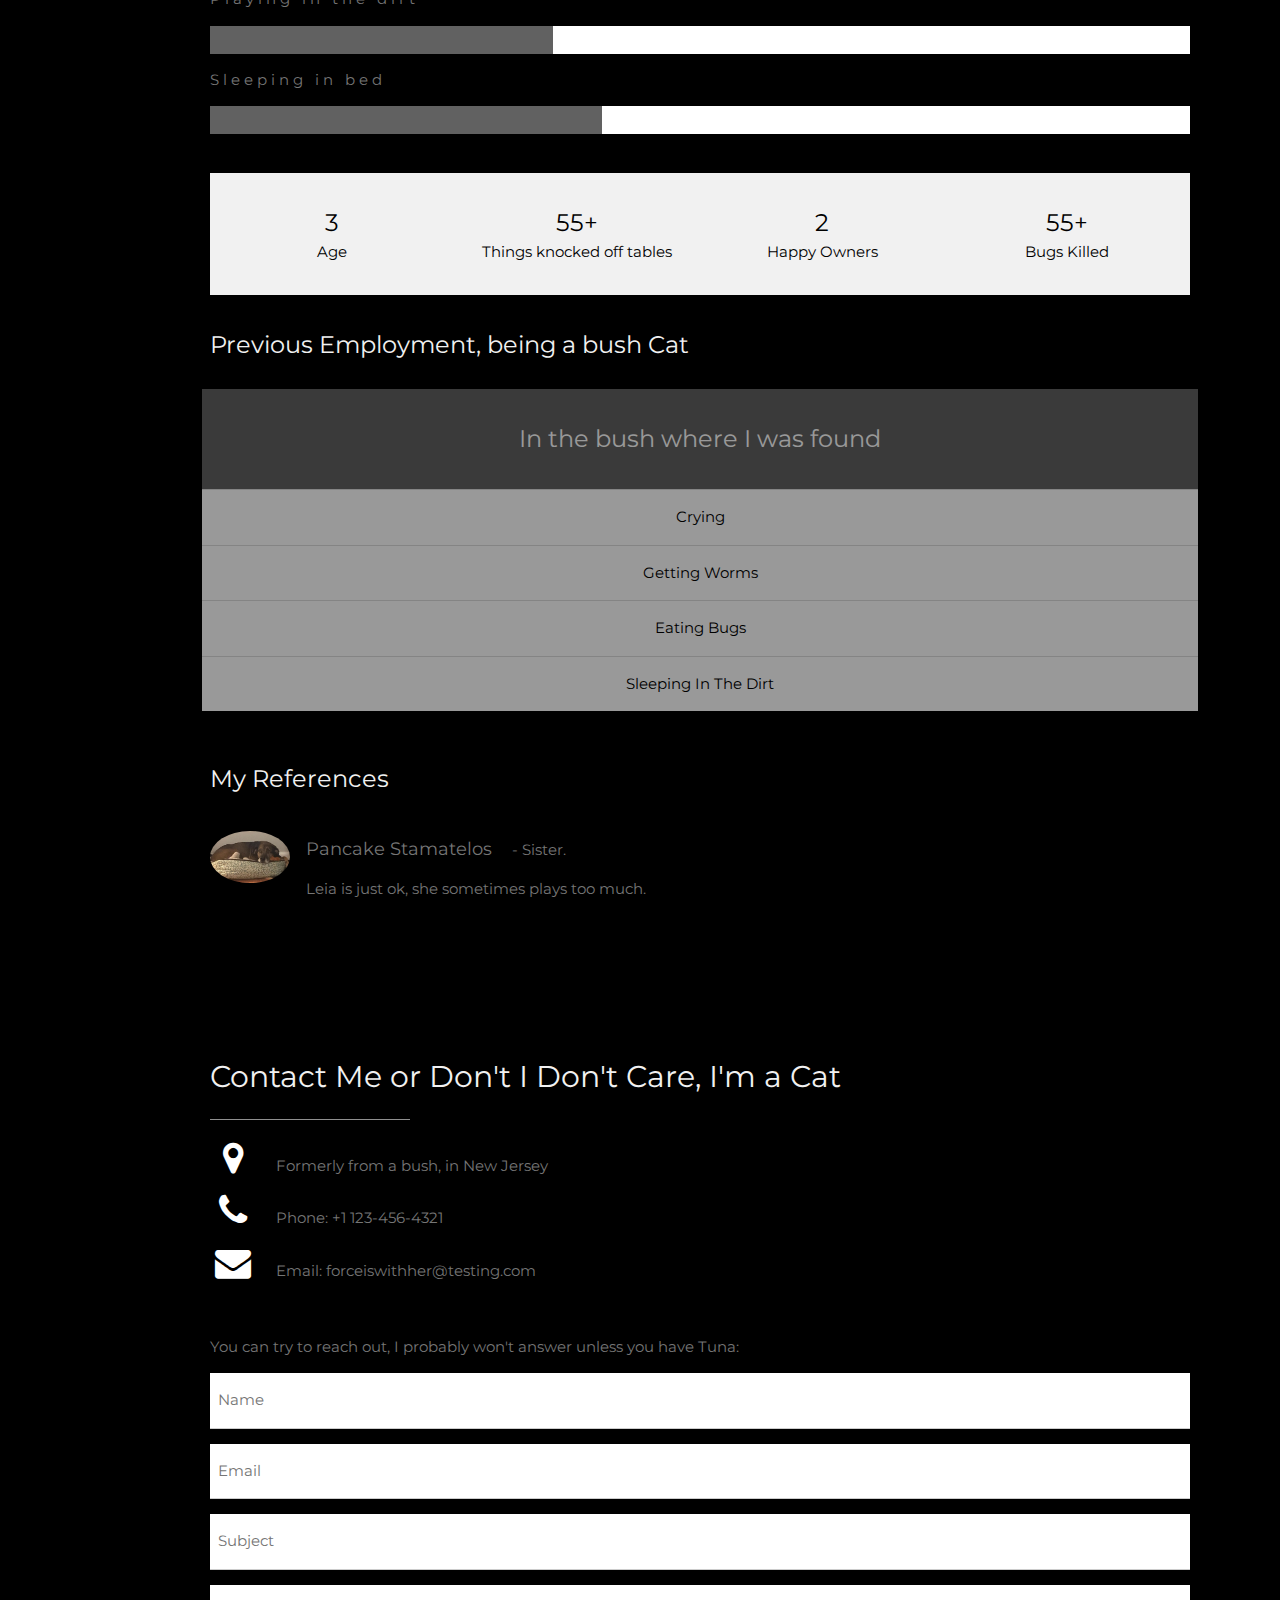
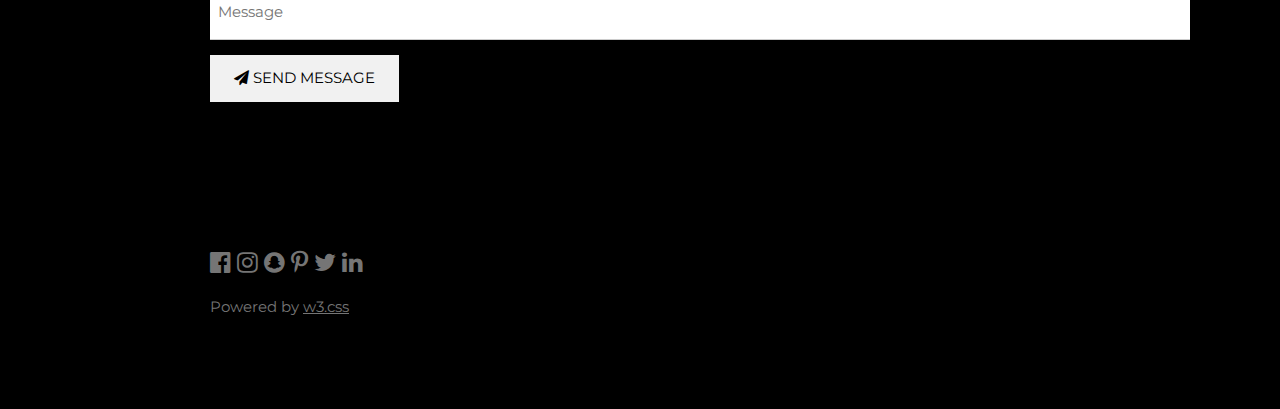
==== commit 16f185d4: "updated employment tag information" ====
--- a/index.html
+++ b/index.html
@@ -54,7 +54,7 @@
             <p>
                 Im a cat
             </p>
-            <h3 class="w3-padding-16 w3-text-light-grey">Current Employment, being a Cat</h3>
+            <h3 class="w3-padding-16 w3-text-light-grey">Current Employment, Now a big sister cat.</h3>
             <p class="w3-wide">Snuggles</p>
             <div class="w3-white">
                 <div class="w3-dark-grey" style="height:28px;width:95%"></div>
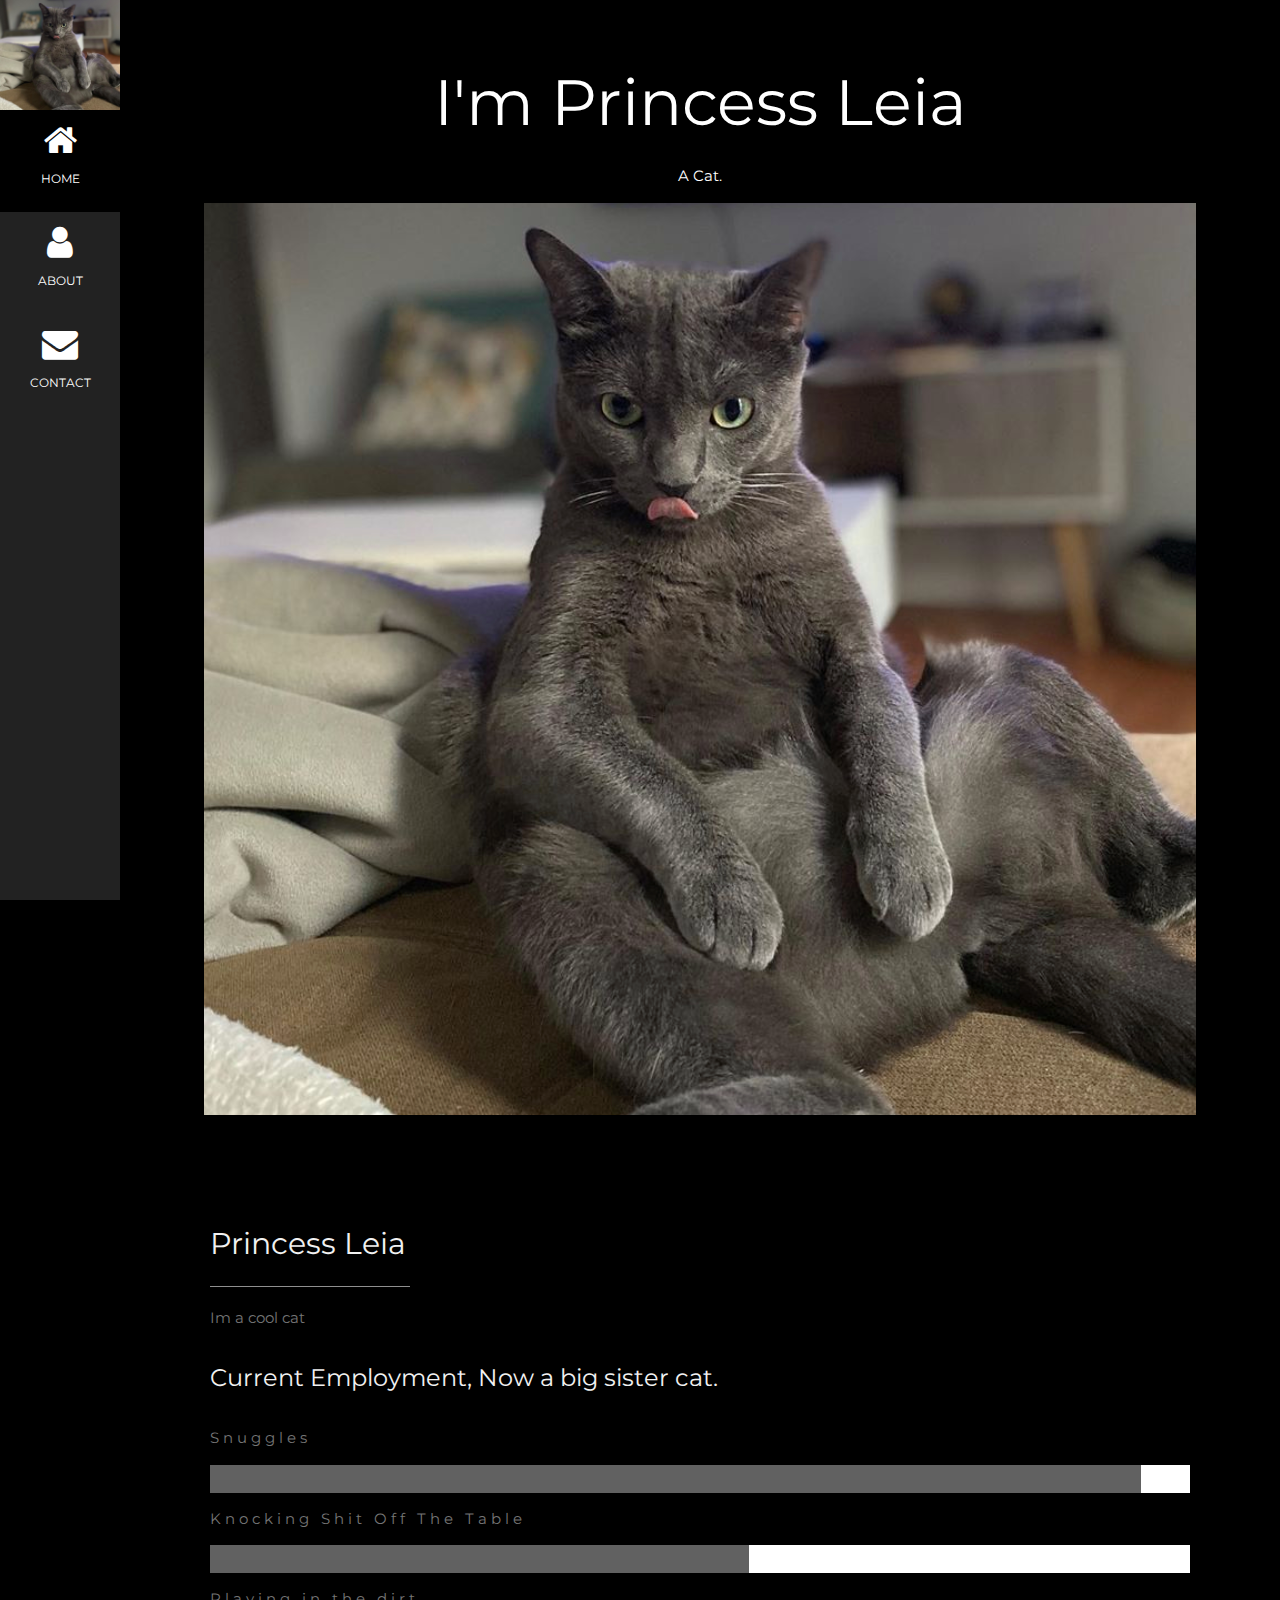
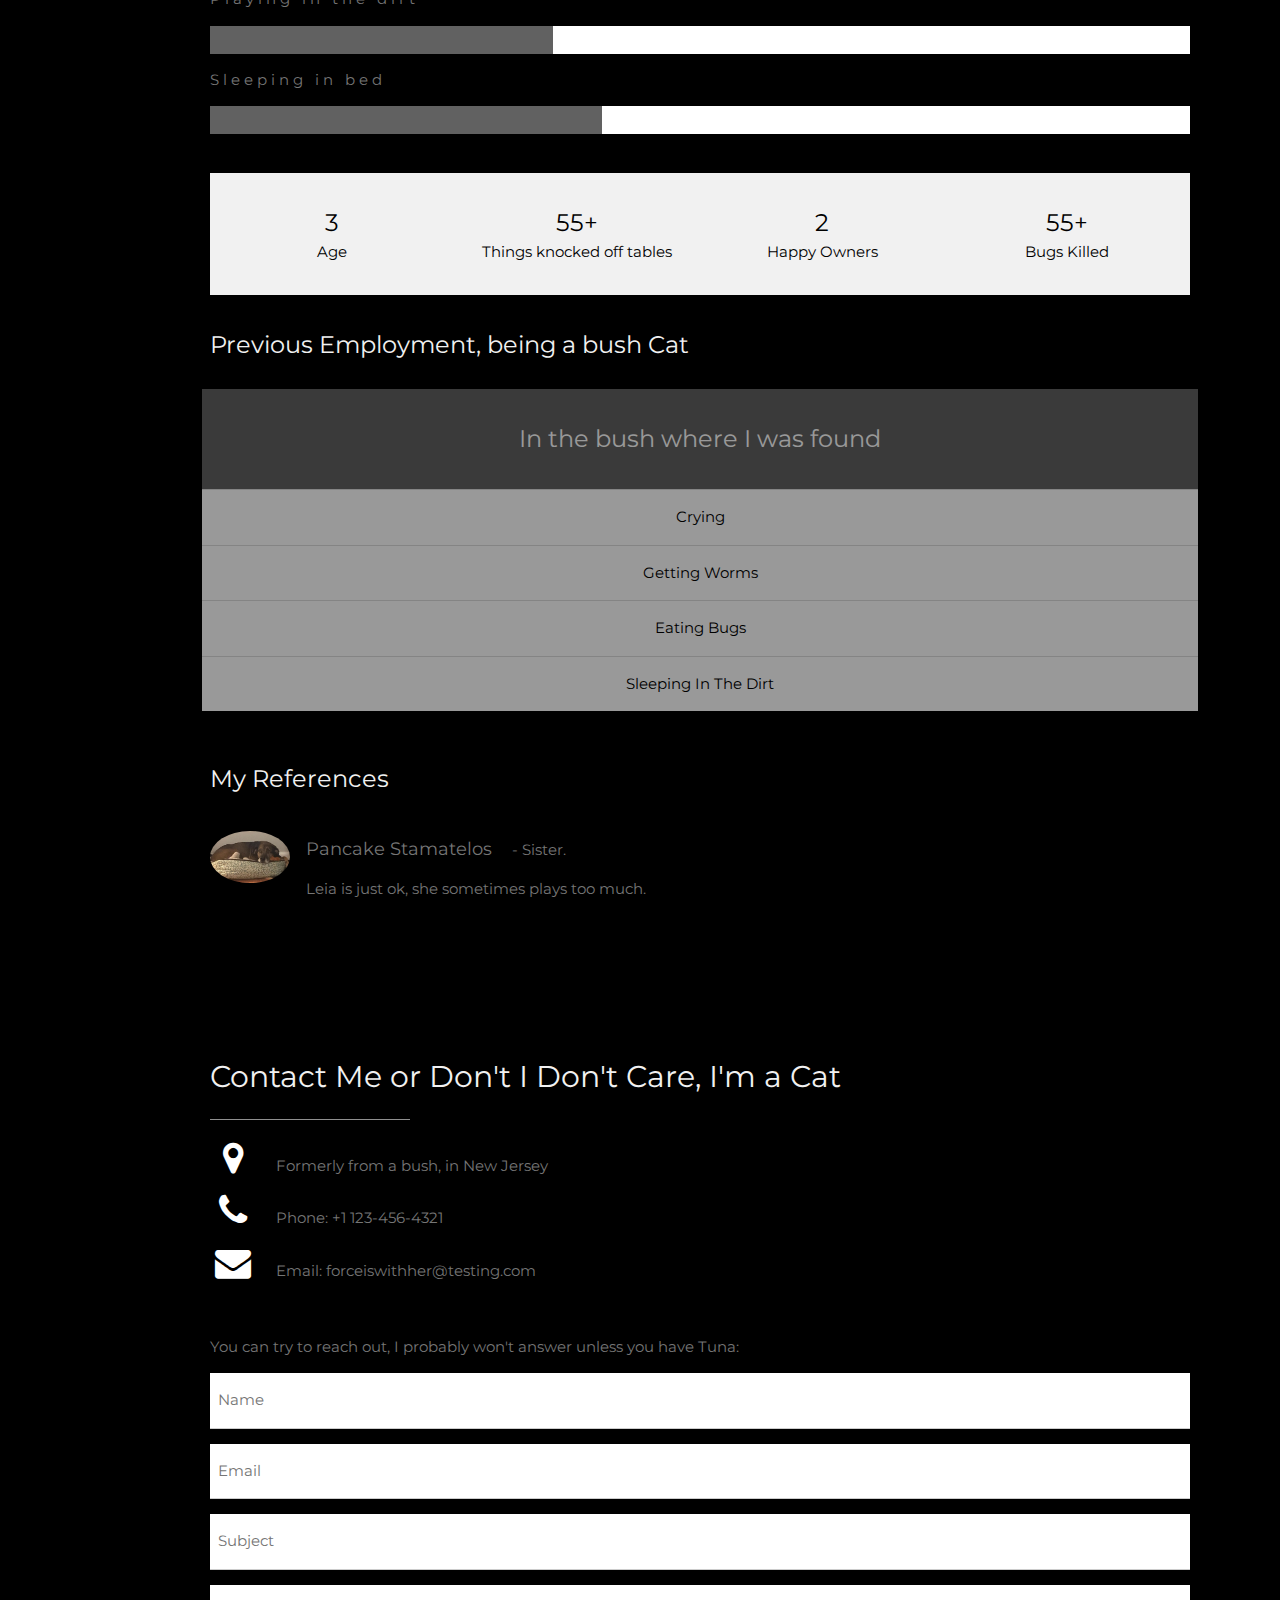
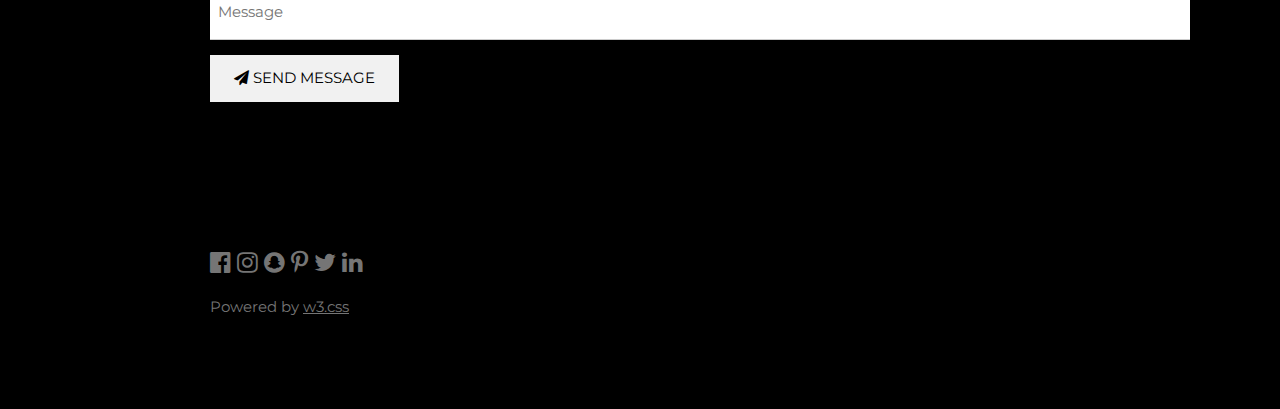
==== commit 551eb49e: "quick change on tag line" ====
--- a/index.html
+++ b/index.html
@@ -52,7 +52,7 @@
             <h2 class="w3-text-light-grey">Princess Leia</h2>
             <hr style="width:200px" class="w3-opacity">
             <p>
-                Im a cat
+                Im a cool cat
             </p>
             <h3 class="w3-padding-16 w3-text-light-grey">Current Employment, Now a big sister cat.</h3>
             <p class="w3-wide">Snuggles</p>
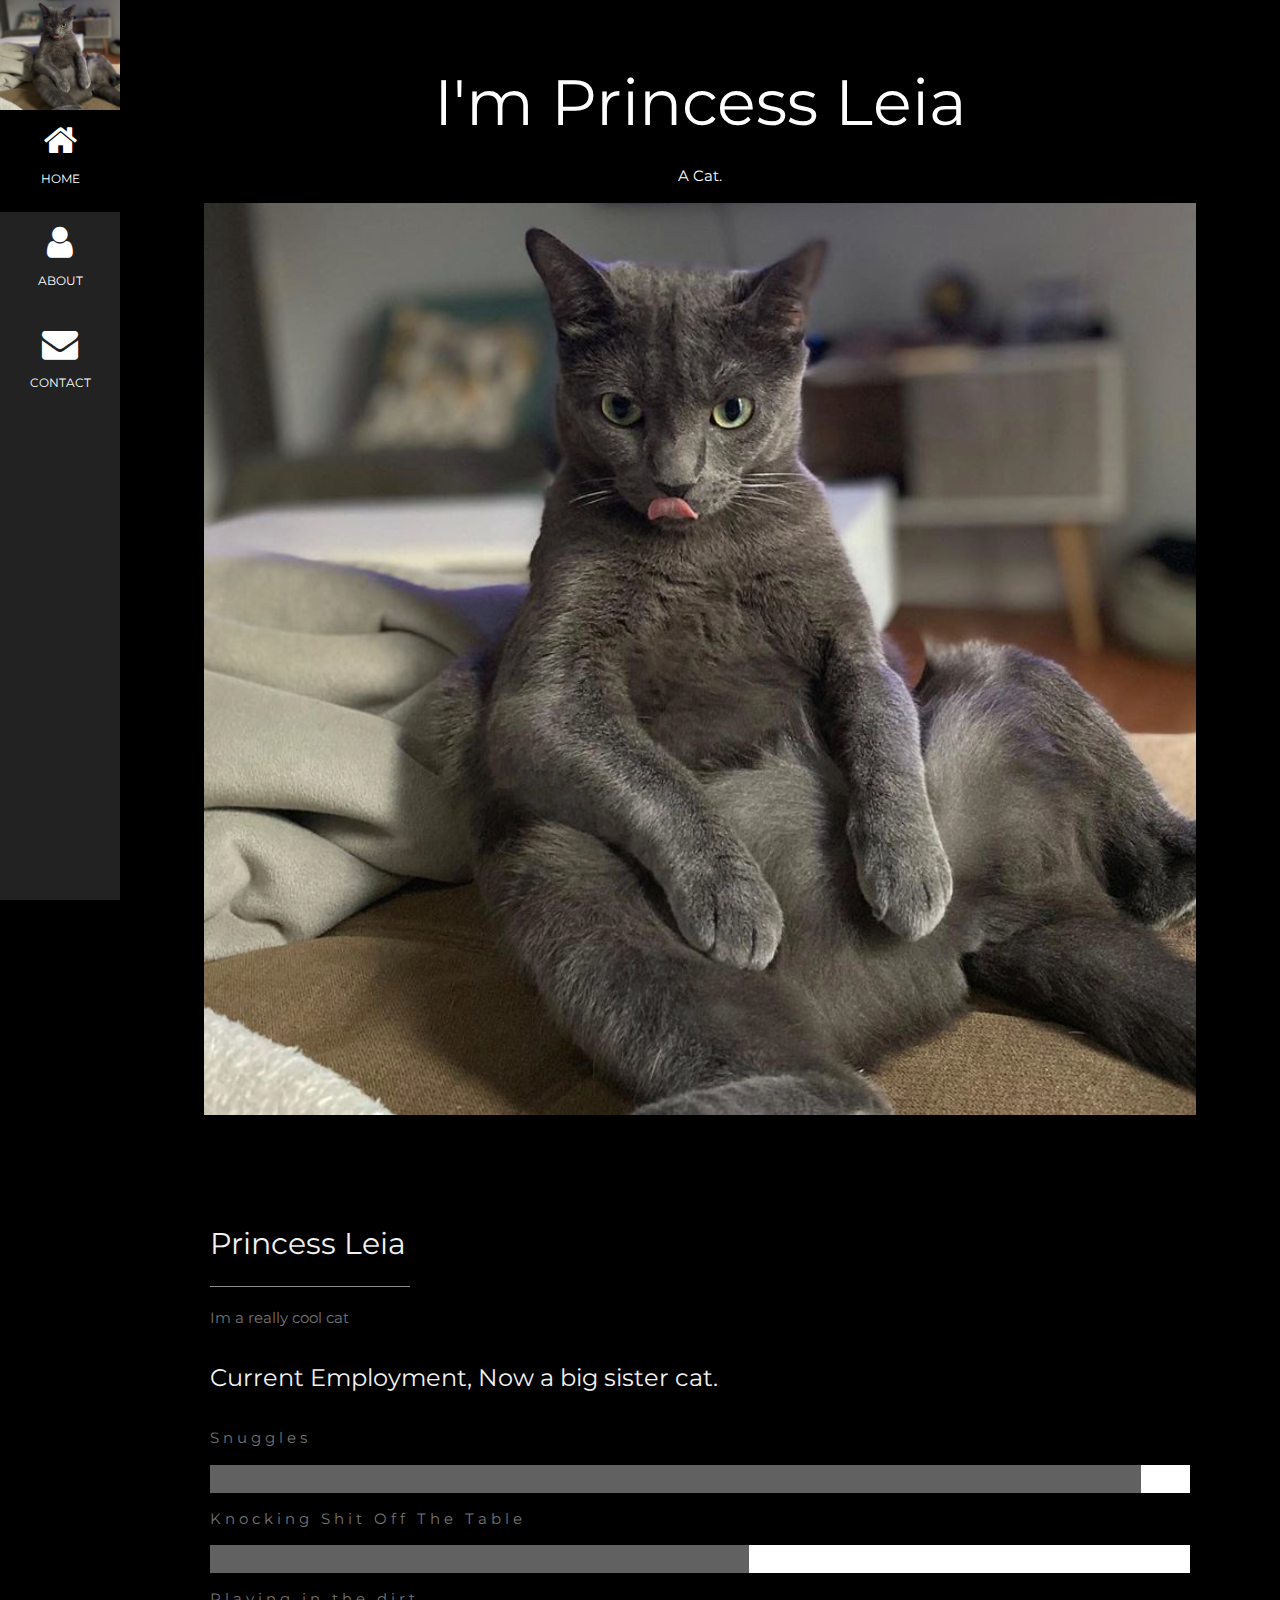
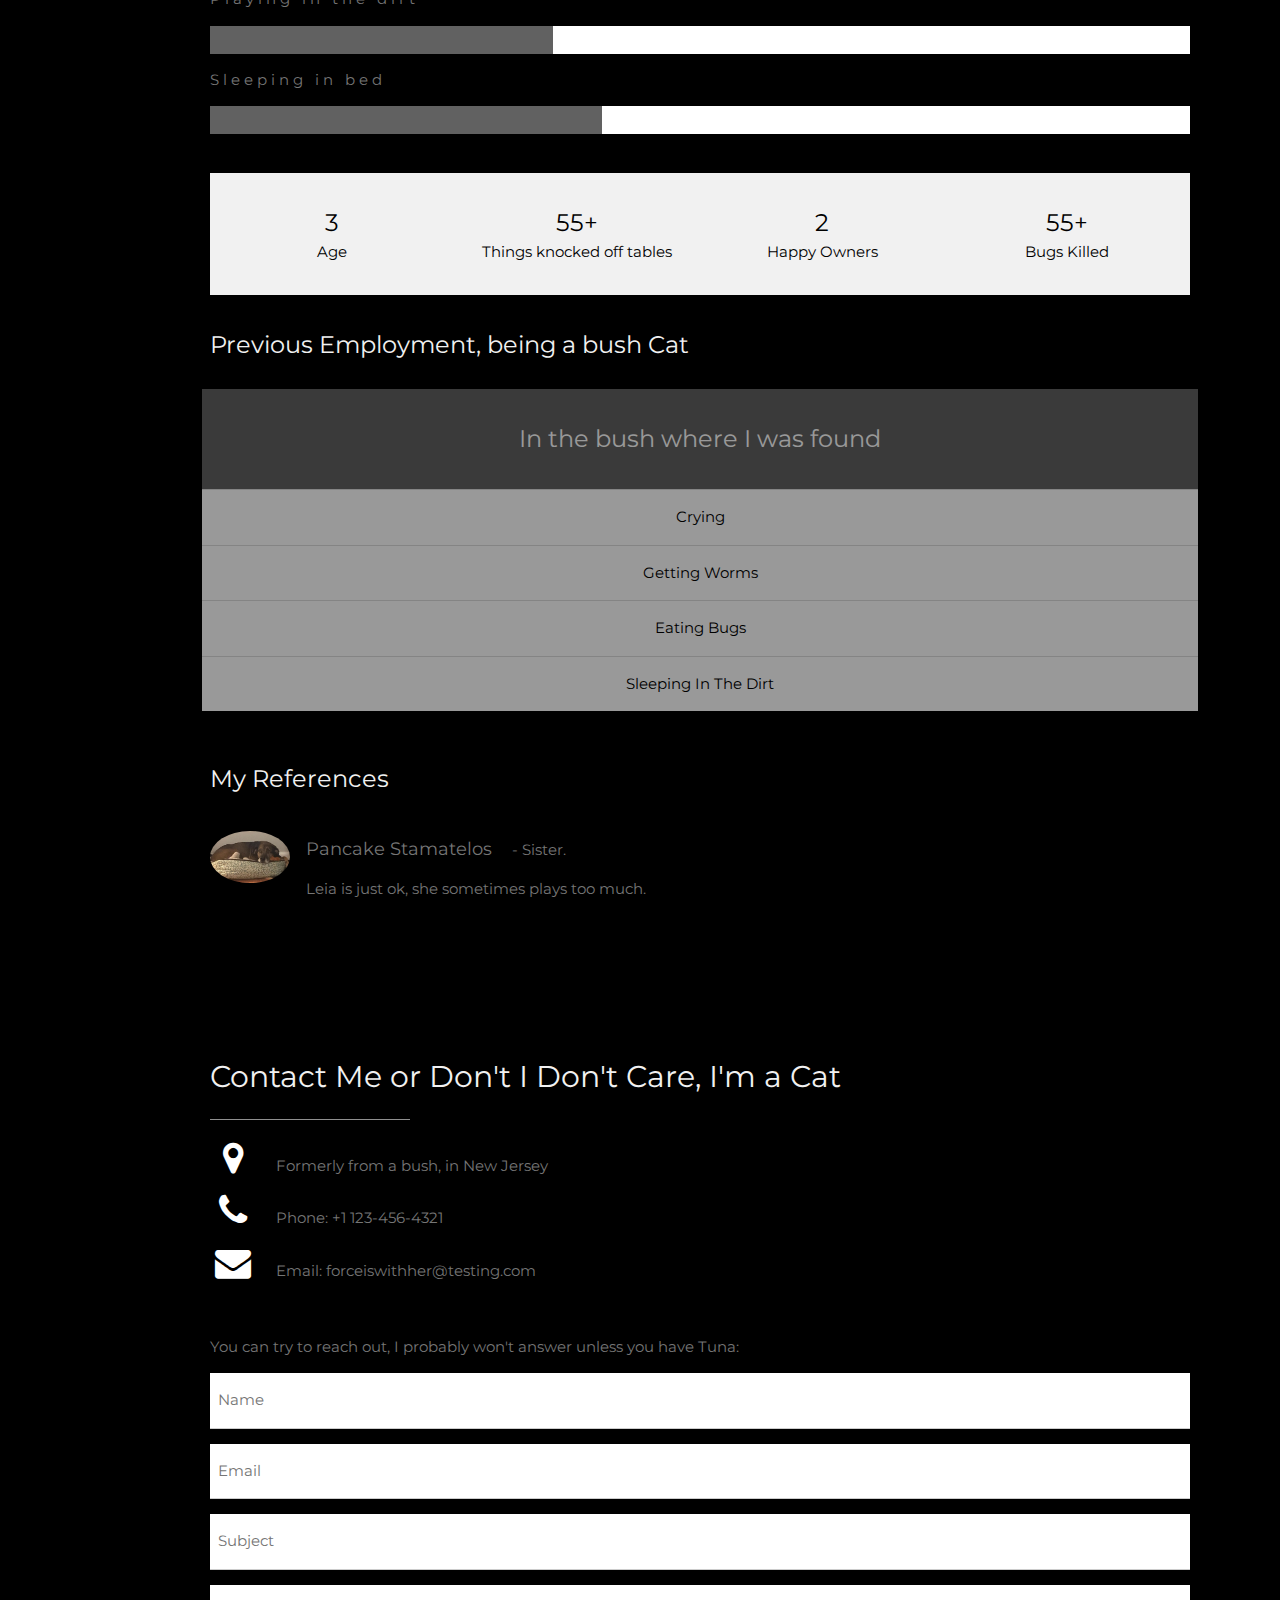
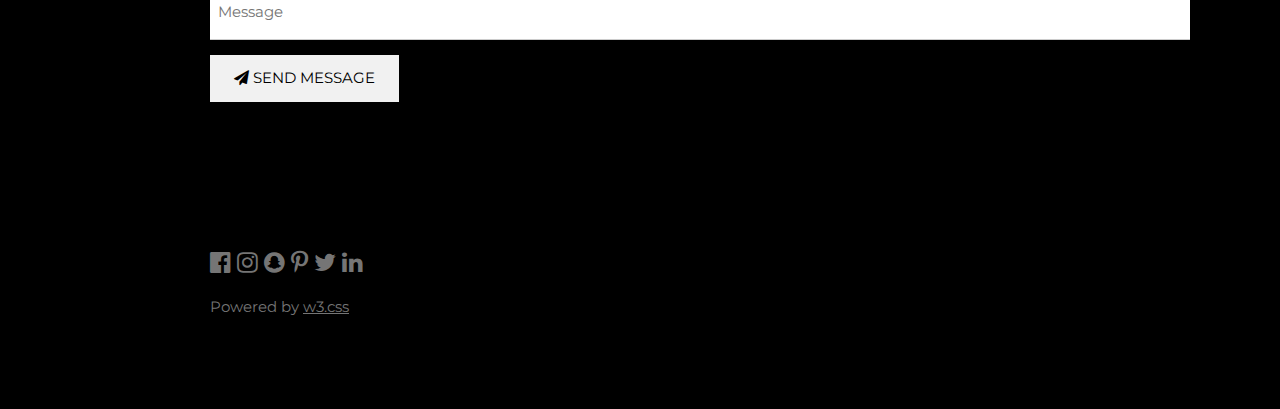
==== commit 0f6f9133: "breaking change" ====
--- a/index.html
+++ b/index.html
@@ -52,7 +52,7 @@
             <h2 class="w3-text-light-grey">Princess Leia</h2>
             <hr style="width:200px" class="w3-opacity">
             <p>
-                Im a cool cat
+                Im a really cool cat
             </p>
             <h3 class="w3-padding-16 w3-text-light-grey">Current Employment, Now a big sister cat.</h3>
             <p class="w3-wide">Snuggles</p>
